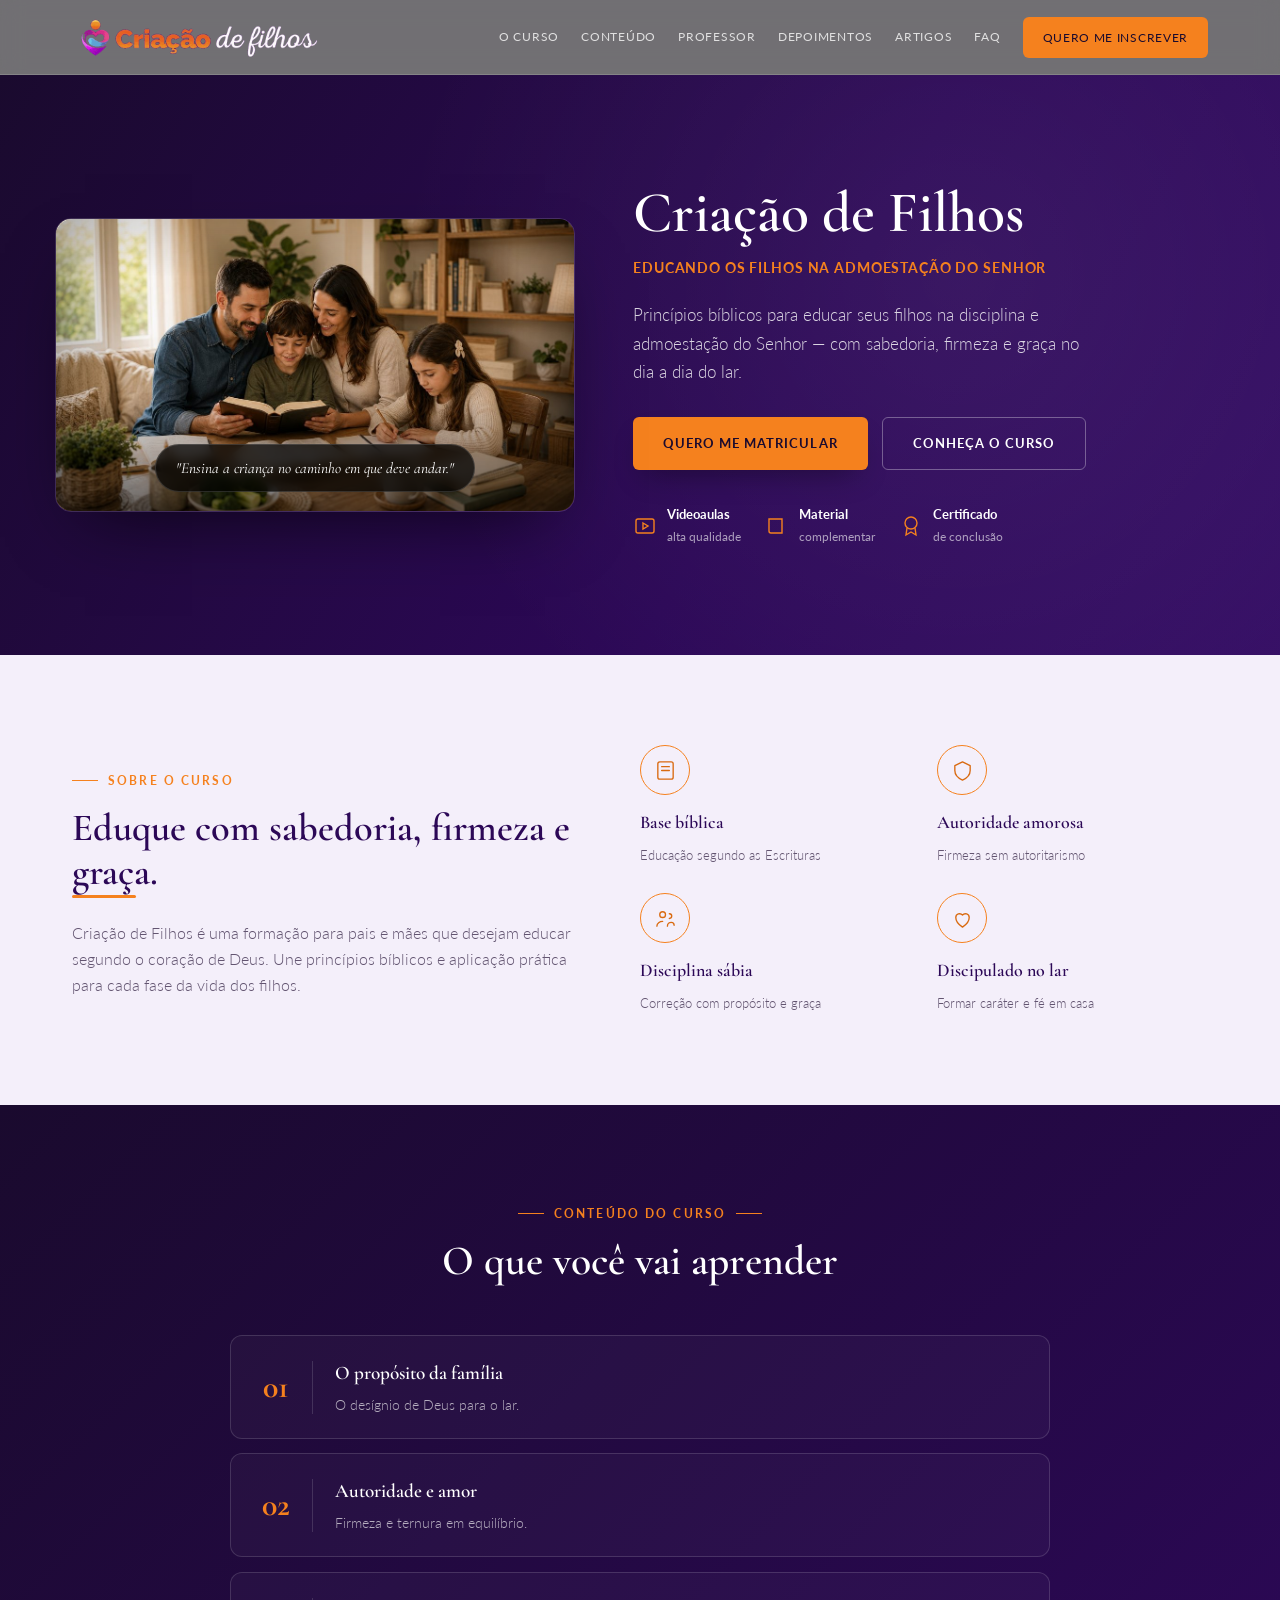
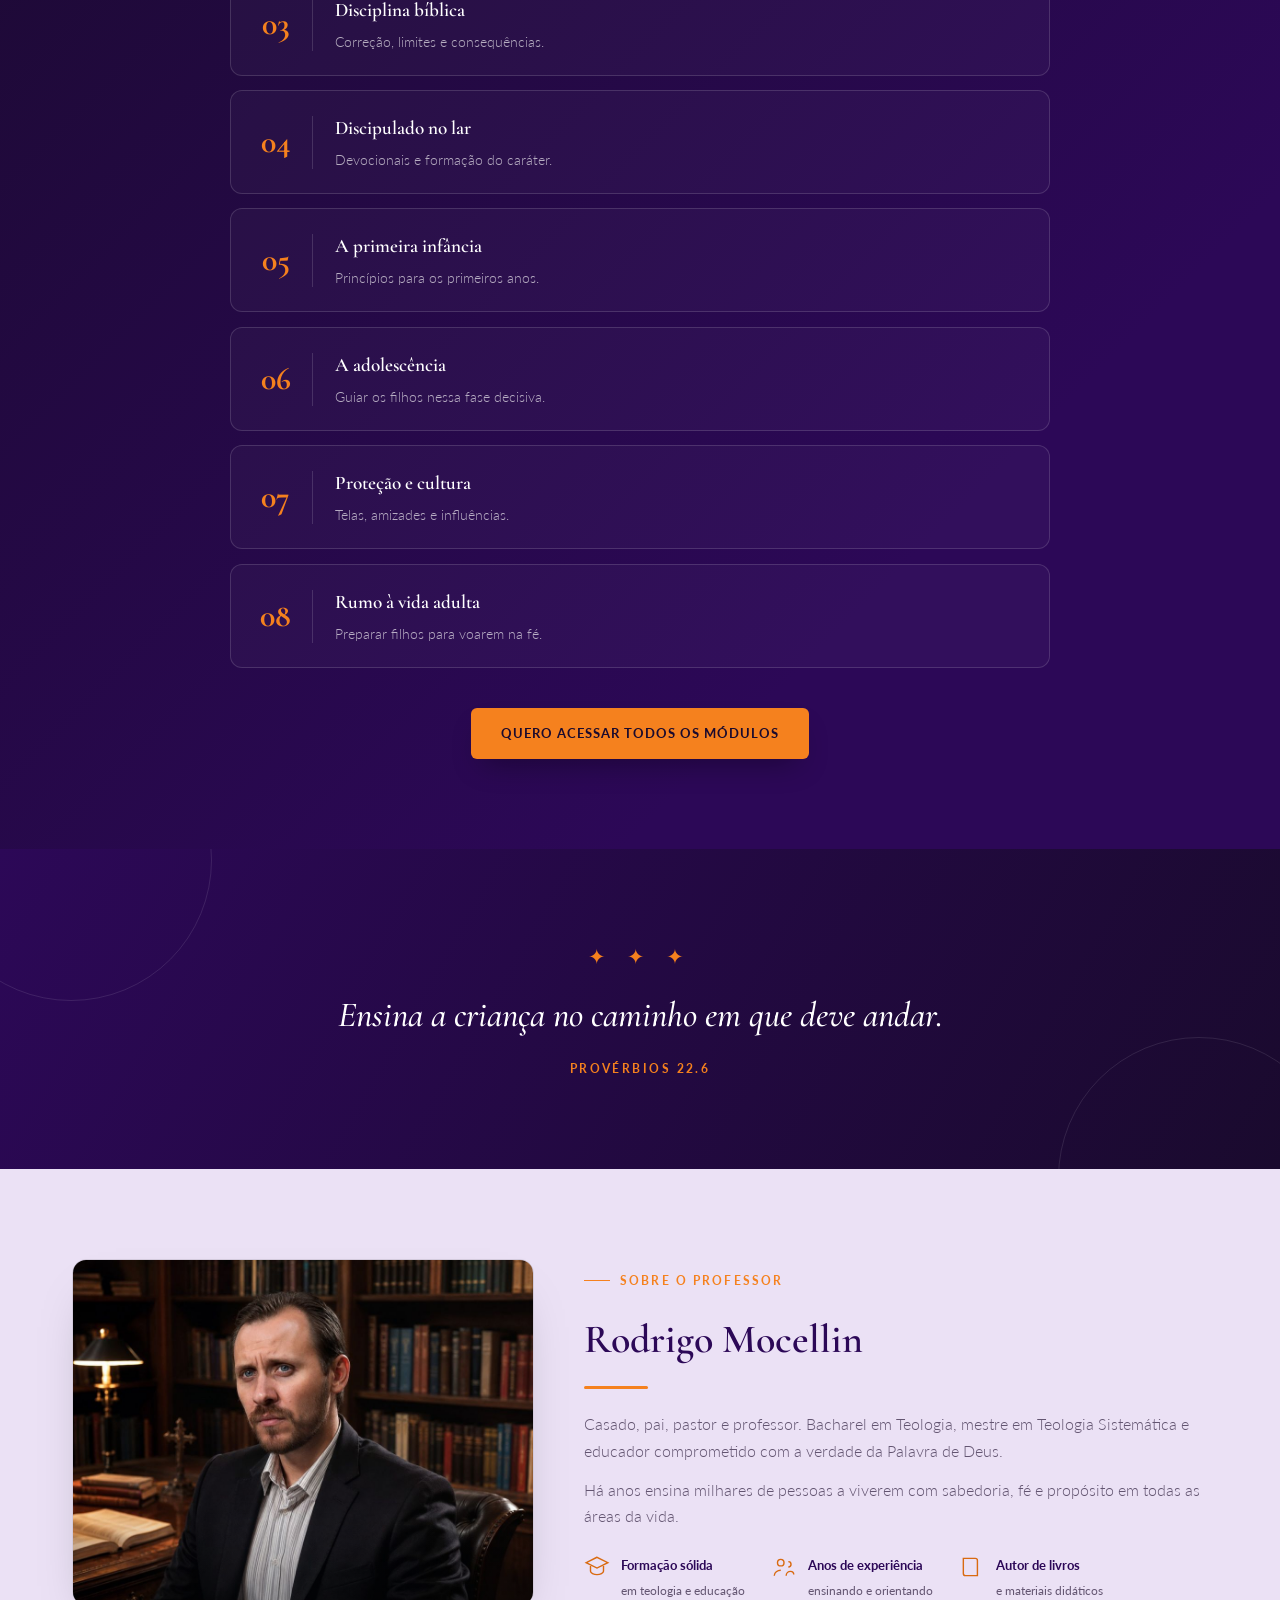
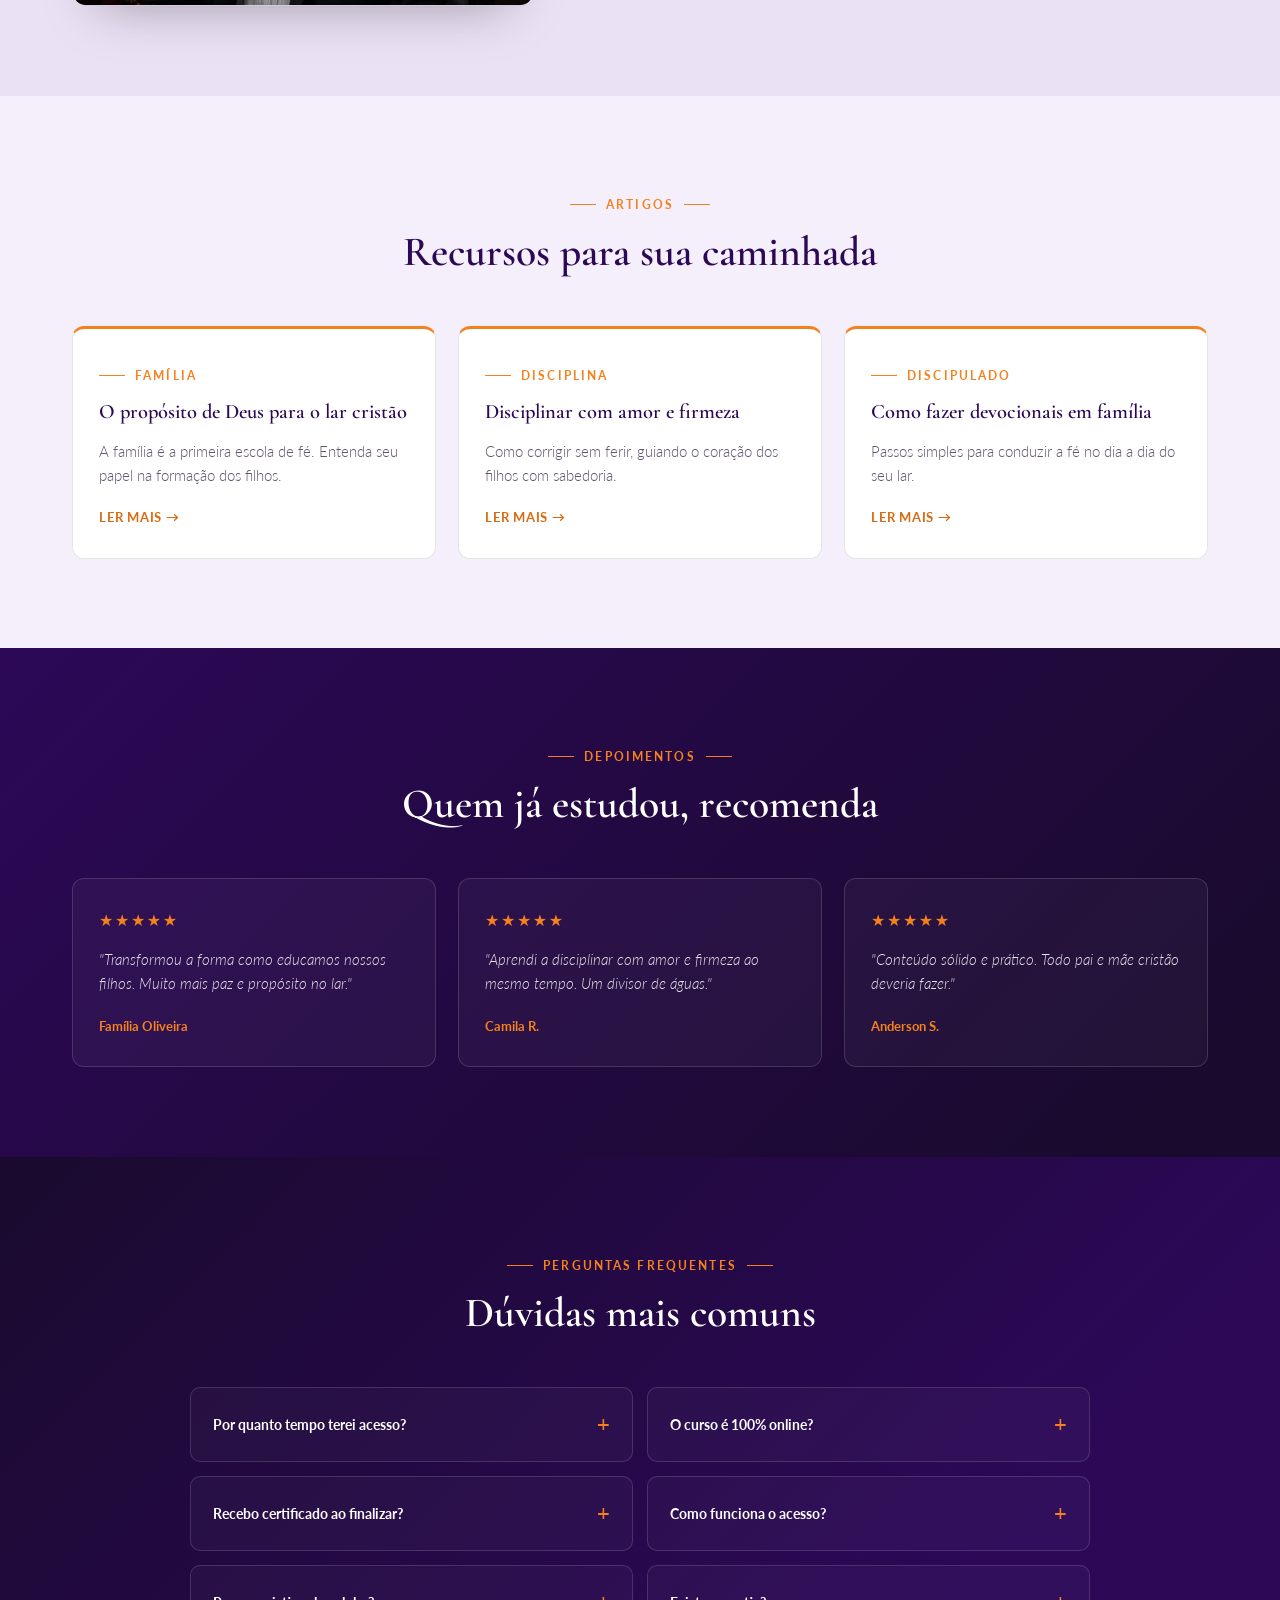
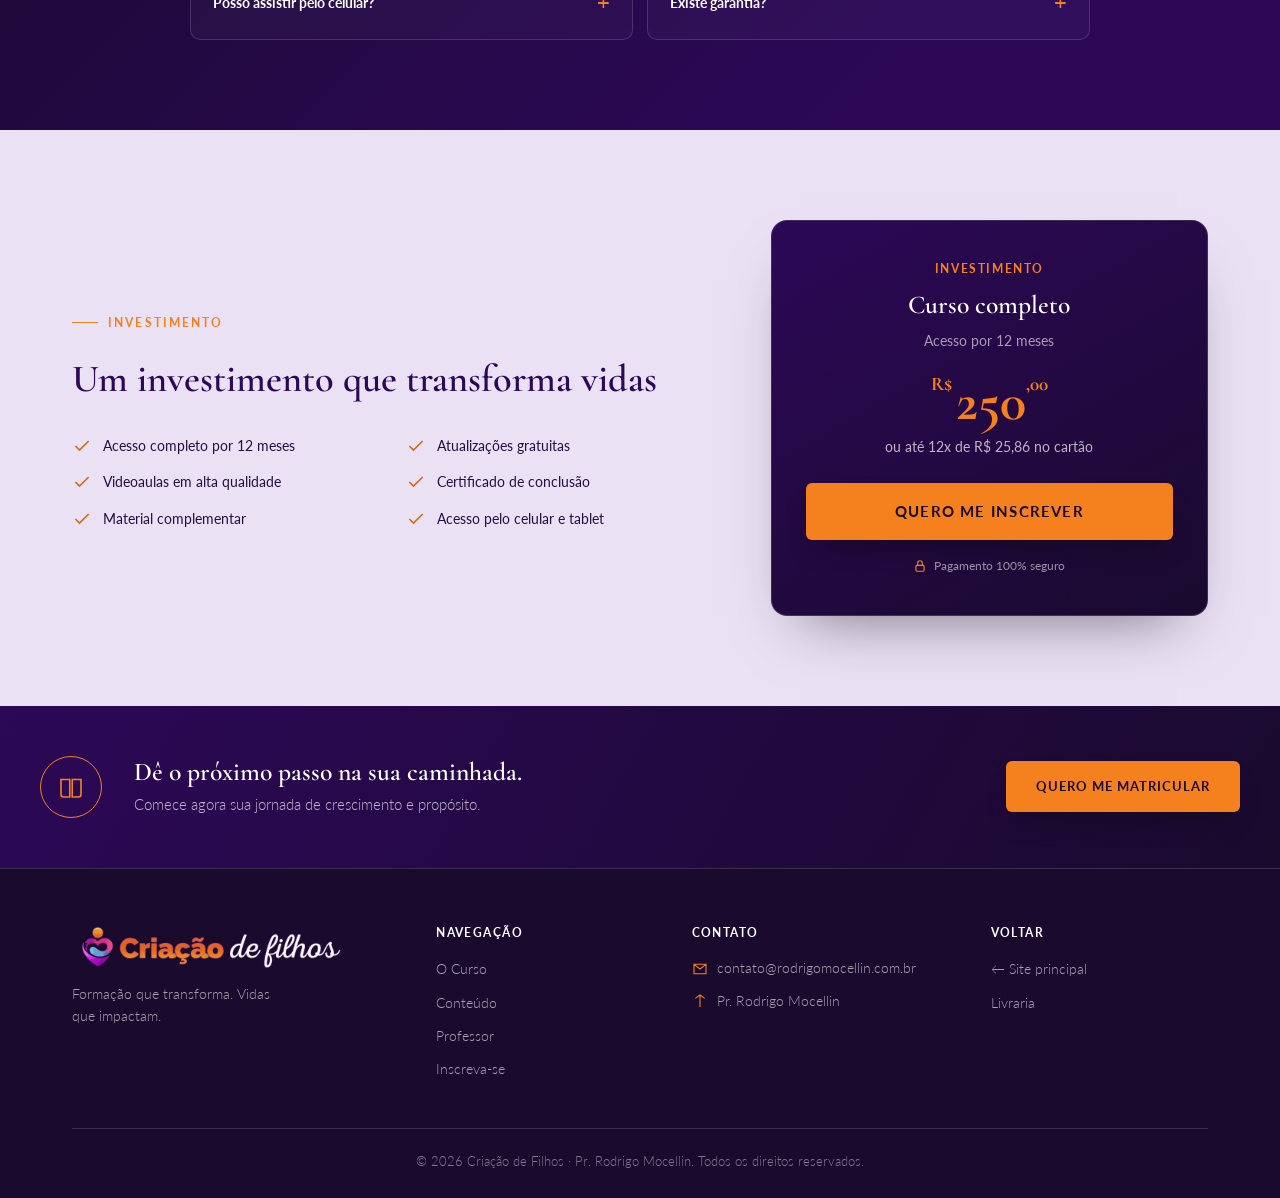
==== criacaodefilhos/index.html @ 6e7227db "Black Friday: links promocionais e destaque maior (faixa fixa, seção na home, contador, selos de des" ====
<!DOCTYPE html>
<html lang="pt-BR"><head><meta charset="UTF-8"><meta name="viewport" content="width=device-width, initial-scale=1.0">
<title>Criação de Filhos — Pr. Rodrigo Mocellin</title>
<meta name="description" content="Educando os filhos na admoestação do Senhor. Curso completo com o Pr. Rodrigo Mocellin.">
<link rel="preconnect" href="https://fonts.googleapis.com"><link rel="preconnect" href="https://fonts.gstatic.com" crossorigin>
<link href="https://fonts.googleapis.com/css2?family=Cormorant+Garamond:ital,wght@0,400;0,500;0,600;0,700;1,400;1,500&family=Lato:wght@300;400;700;900&display=swap" rel="stylesheet">
<style>
  :root{
    --bg:#1A0A2E;--bg-2:#2C0857;--bg-3:#3D1470;--acc2:#5A2A8F;
    --gold:#F5811E;--gold-2:#FF9A40;--gold-soft:#FFB369;--gold-deep:#D96A10;
    --cream:#F4EFFA;--cream-2:#EBE1F5;--paper:#FAF7FE;
    --ink:#241040;--muted:#635571;
    --line:rgba(255,255,255,.14);--line-l:rgba(0,0,0,.1);
    --display:'Cormorant Garamond',Georgia,serif;--body:'Lato',system-ui,sans-serif;
  }
  *{margin:0;padding:0;box-sizing:border-box}
  html{scroll-behavior:smooth;overflow-x:hidden;scroll-padding-top:76px}
  body{font-family:var(--body);color:var(--ink);background:var(--paper);line-height:1.65;-webkit-font-smoothing:antialiased;overflow-x:hidden}
  a{color:inherit;text-decoration:none}img{max-width:100%;display:block}
  .wrap{max-width:1200px;margin:0 auto;padding:0 32px}
  h1,h2,h3,h4{font-family:var(--display);font-weight:600}
  .btn{display:inline-flex;align-items:center;gap:9px;padding:15px 30px;border-radius:6px;font-weight:700;font-size:.8rem;letter-spacing:.08em;text-transform:uppercase;transition:transform .18s,box-shadow .18s,background .2s;cursor:pointer;border:0;font-family:var(--body)}
  .btn-gold{background:var(--gold);color:var(--bg);box-shadow:0 14px 30px -12px rgba(0,0,0,.4)}
  .btn-gold:hover{transform:translateY(-2px);background:var(--gold-2)}
  .btn-ghost{border:1.5px solid rgba(255,255,255,.32);color:#fff}
  .btn-ghost:hover{border-color:var(--gold);color:var(--gold)}
  .kick{display:inline-flex;align-items:center;gap:10px;font-size:.74rem;font-weight:700;letter-spacing:.18em;text-transform:uppercase;color:var(--gold);margin-bottom:16px;font-family:var(--body)}
  .kick::before{content:"";width:26px;height:1px;background:var(--gold)}
  .kick.ctr{justify-content:center}.kick.ctr::after{content:"";width:26px;height:1px;background:var(--gold)}
  .orn-line{width:64px;height:3px;background:var(--gold);border-radius:2px;margin:0 0 22px}
  header{position:sticky;top:0;z-index:80;background:rgba(0,0,0,.55);backdrop-filter:blur(12px);border-bottom:1px solid var(--line);transition:height .3s}
  .nav{display:flex;align-items:center;justify-content:space-between;height:74px;gap:22px}
  .logo-mark img{height:42px;width:auto}
  .nav-links{display:flex;gap:22px;align-items:center;margin-left:auto}
  .nav-links a{font-size:.78rem;letter-spacing:.06em;text-transform:uppercase;color:rgba(255,255,255,.78);font-weight:400;transition:color .2s;position:relative}
  .nav-links a::after{content:"";position:absolute;left:0;bottom:-6px;width:100%;height:1.5px;background:var(--gold);transform:scaleX(0);transform-origin:right;transition:transform .3s}
  .nav-links a:hover{color:var(--gold)}.nav-links a:hover::after{transform:scaleX(1);transform-origin:left}
  .nav-cta{background:var(--gold);color:var(--bg)!important;padding:11px 20px;border-radius:6px;font-size:.72rem!important;font-weight:700}
  .nav-cta::after{display:none}.nav-cta:hover{background:var(--gold-2)}
  .menu-btn{display:none;background:none;border:0;cursor:pointer;font-size:1.5rem;color:#fff}
  .mobile-menu{position:fixed;inset:0;z-index:90;background:rgba(0,0,0,.97);backdrop-filter:blur(8px);display:flex;flex-direction:column;padding:90px 32px 40px;transform:translateX(100%);transition:transform .35s cubic-bezier(.22,.61,.36,1);visibility:hidden}
  .mobile-menu.open{transform:translateX(0);visibility:visible}
  .mobile-menu a{color:#fff;font-family:var(--display);font-size:1.5rem;padding:15px 0;border-bottom:1px solid rgba(255,255,255,.1)}
  .mobile-menu a:hover{color:var(--gold)}
  .mm-close{position:absolute;top:22px;right:26px;background:none;border:0;color:#fff;font-size:2.2rem;cursor:pointer}
  .mm-cta{margin-top:22px;background:var(--gold);color:var(--bg)!important;text-align:center;border-radius:6px;border-bottom:0!important;font-weight:700;font-size:.95rem!important;text-transform:uppercase;padding:15px!important;font-family:var(--body)!important}
  .hero{position:relative;background:linear-gradient(120deg,var(--bg) 0%,var(--bg-2) 60%,var(--bg-3) 130%);color:#fff;overflow:hidden}
  .hero::before{content:"";position:absolute;inset:0;background:radial-gradient(circle at 75% 35%,rgba(255,255,255,.06),transparent 55%);pointer-events:none}
  .hero-grid{display:grid;gap:44px;align-items:center;padding:64px 0;position:relative;z-index:2;min-height:580px}
  .hero h1{font-weight:600;font-size:clamp(2.4rem,4.6vw,3.6rem);line-height:1.06;margin-bottom:12px}
  .hero .sub{font-size:.9rem;font-weight:700;letter-spacing:.06em;text-transform:uppercase;color:var(--gold);margin-bottom:22px}
  .hero p.lead{font-size:1.08rem;color:rgba(255,255,255,.82);max-width:46ch;margin-bottom:30px;font-weight:300}
  .hero-btns{display:flex;gap:14px;flex-wrap:wrap;margin-bottom:34px}
  .hero-feats{display:flex;gap:24px;flex-wrap:wrap}
  .hfeat{display:flex;align-items:center;gap:10px;font-size:.82rem}
  .hfeat svg{width:24px;height:24px;stroke:var(--gold);stroke-width:1.4;fill:none;flex:none}
  .hfeat b{display:block;color:#fff;font-weight:700;font-size:.82rem}.hfeat span{font-size:.72rem;color:rgba(255,255,255,.6)}
  .hero-ill{position:relative;justify-self:center;width:100%;max-width:520px}
  .hero-ill .ifrm{border-radius:16px;overflow:hidden;border:1px solid var(--line);box-shadow:0 30px 70px -30px rgba(0,0,0,.7)}
  .hero-ill .ifrm-soft{position:relative}
  .hero-ill .ifrm-soft::after{content:"";position:absolute;inset:0;background:linear-gradient(180deg,rgba(0,0,0,.12) 0%,transparent 20%,transparent 62%,rgba(0,0,0,.55) 100%),linear-gradient(90deg,rgba(0,0,0,.22) 0%,transparent 15%,transparent 85%,rgba(0,0,0,.22) 100%);pointer-events:none;border-radius:16px}
  .hero-ill .ifrm-soft img{filter:saturate(.98)}
  .hero-ill img{width:100%;display:block}
  .hero-ill .ibadge{position:absolute;bottom:20px;left:50%;transform:translateX(-50%);background:rgba(0,0,0,.72);border:1px solid var(--line);border-radius:100px;padding:9px 20px;backdrop-filter:blur(6px);white-space:nowrap}
  .hero-ill .ibadge span{font-family:var(--display);font-style:italic;color:#fff;font-size:.96rem}
  section{scroll-margin-top:80px}
  .blk{padding:90px 0}
  .blk-dark{background:linear-gradient(135deg,var(--bg),var(--bg-2) 75%);color:#fff;position:relative;overflow:hidden}
  .blk-alt{background:linear-gradient(135deg,var(--bg-2),var(--bg) 90%);color:#fff;position:relative;overflow:hidden}
  .blk-cream{background:var(--cream)}
  .blk-cream2{background:var(--cream-2)}
  .sec-head{max-width:56ch;margin:0 auto 50px}
  .sec-head.ctr{text-align:center}
  .sec-head h2{font-size:clamp(2rem,3.6vw,2.6rem);line-height:1.1;color:var(--bg-2)}
  .blk-dark .sec-head h2,.blk-alt .sec-head h2{color:#fff}
  .sec-head p{color:var(--muted);margin-top:12px;font-weight:300}
  .blk-dark .sec-head p,.blk-alt .sec-head p{color:rgba(255,255,255,.72)}
  .about-grid{display:grid;grid-template-columns:1fr 1.1fr;gap:52px;align-items:center}
  .about-l h2{font-size:clamp(1.8rem,3.2vw,2.4rem);color:var(--bg-2);line-height:1.15}
  .about-feats{display:grid;grid-template-columns:repeat(2,1fr);gap:26px}
  .afeat .ai{width:50px;height:50px;border:1.5px solid var(--gold);border-radius:50%;display:grid;place-items:center;margin-bottom:13px}
  .afeat .ai svg{width:23px;height:23px;stroke:var(--gold-deep);stroke-width:1.4;fill:none}
  .afeat b{font-family:var(--display);font-size:1.12rem;color:var(--bg-2);display:block;margin-bottom:3px;font-weight:600}
  .afeat span{font-size:.84rem;color:var(--muted);font-weight:300}
  /* módulos GRID (layout A) */
  .mods{display:grid;grid-template-columns:repeat(4,1fr);gap:18px}
  .mod{background:rgba(255,255,255,.03);border:1px solid var(--line);border-radius:12px;padding:26px 22px;text-align:center;transition:transform .2s,border-color .2s,background .2s}
  .mod:hover{transform:translateY(-5px);border-color:var(--gold);background:rgba(255,255,255,.05)}
  .mod .mnum{font-family:var(--display);font-size:.9rem;color:var(--gold);font-weight:700;letter-spacing:.1em;margin-bottom:12px}
  .mod .mi{width:48px;height:48px;margin:0 auto 12px;display:grid;place-items:center}
  .mod .mi svg{width:32px;height:32px;stroke:var(--gold);stroke-width:1.3;fill:none}
  .mod h4{font-size:1.1rem;color:#fff;margin-bottom:7px}
  .mod p{font-size:.79rem;color:rgba(255,255,255,.66);font-weight:300;line-height:1.5}
  /* módulos TIMELINE (layout B) */
  .mods-tl{max-width:820px;margin:0 auto;display:flex;flex-direction:column;gap:14px}
  .modtl{display:grid;grid-template-columns:auto 1fr;gap:22px;align-items:center;background:rgba(255,255,255,.03);border:1px solid var(--line);border-radius:12px;padding:22px 26px;transition:transform .2s,border-color .2s}
  .modtl:hover{transform:translateX(6px);border-color:var(--gold)}
  .modtl .tlnum{font-family:var(--display);font-size:2rem;font-weight:700;color:var(--gold);width:56px;text-align:center;flex:none;border-right:1px solid var(--line);padding-right:18px}
  .modtl h4{font-size:1.2rem;color:#fff;margin-bottom:4px}
  .modtl p{font-size:.86rem;color:rgba(255,255,255,.66);font-weight:300}
  .prof-grid{display:grid;grid-template-columns:.85fr 1.15fr;gap:50px;align-items:center}
  .prof-photo{border-radius:14px;overflow:hidden;border:1px solid var(--line-l);box-shadow:0 24px 50px -26px rgba(0,0,0,.35);position:relative}
  .prof-photo::after{content:"";position:absolute;inset:0;background:linear-gradient(180deg,transparent 70%,rgba(0,0,0,.3));pointer-events:none}
  .prof-photo img{width:100%;display:block}
  .prof-r h2{font-size:clamp(1.9rem,3.4vw,2.5rem);color:var(--bg-2);margin-bottom:14px}
  .prof-r p{color:var(--muted);margin-bottom:13px;font-weight:300}
  .prof-facts{display:flex;gap:26px;margin-top:24px;flex-wrap:wrap}
  .pfact{display:flex;align-items:flex-start;gap:11px}
  .pfact svg{width:26px;height:26px;stroke:var(--gold-deep);stroke-width:1.3;fill:none;flex:none}
  .pfact b{font-size:.84rem;color:var(--bg-2);font-weight:700;display:block}
  .pfact span{font-size:.74rem;color:var(--muted)}
  .depos{display:grid;grid-template-columns:repeat(3,1fr);gap:22px}
  .depo{background:#fff;border:1px solid var(--line-l);border-radius:12px;padding:28px 26px}
  .blk-dark .depo,.blk-alt .depo{background:rgba(255,255,255,.04);border-color:var(--line)}
  .depo .stars{color:var(--gold);font-size:1rem;letter-spacing:.1em;margin-bottom:14px}
  .depo p{font-size:.94rem;font-weight:300;line-height:1.6;margin-bottom:16px;font-style:italic}
  .blk-dark .depo p,.blk-alt .depo p{color:rgba(255,255,255,.88)}
  .depo cite{font-style:normal;font-size:.84rem;color:var(--muted);font-weight:700}
  .blk-dark .depo cite,.blk-alt .depo cite{color:var(--gold)}
  .verse-band{background:linear-gradient(120deg,var(--bg-2),var(--bg));color:#fff;text-align:center;position:relative;overflow:hidden}
  .verse-band::before,.verse-band::after{content:"";position:absolute;width:280px;height:280px;border-radius:50%;border:1px solid rgba(255,255,255,.1)}
  .verse-band::before{top:-130px;left:-70px}.verse-band::after{bottom:-150px;right:-60px}
  .verse-band .wrap{position:relative;max-width:820px}
  .verse-orn{color:var(--gold);font-size:1.3rem;letter-spacing:.4em;margin-bottom:18px}
  .verse-band blockquote{font-family:var(--display);font-style:italic;font-size:clamp(1.5rem,3vw,2.2rem);line-height:1.35;font-weight:500}
  .verse-band cite{display:block;margin-top:20px;font-style:normal;font-size:.76rem;letter-spacing:.2em;text-transform:uppercase;color:var(--gold);font-weight:700}
  .faq{max-width:900px;margin:0 auto;display:grid;grid-template-columns:1fr 1fr;gap:14px}
  .faq details{background:rgba(255,255,255,.03);border:1px solid var(--line);border-radius:10px;overflow:hidden;height:fit-content}
  .blk-cream .faq details,.blk-cream2 .faq details{background:#fff;border-color:var(--line-l)}
  .faq summary{padding:18px 22px;font-weight:700;color:#fff;cursor:pointer;list-style:none;display:flex;justify-content:space-between;align-items:center;font-size:.9rem;gap:12px}
  .blk-cream .faq summary,.blk-cream2 .faq summary{color:var(--bg-2)}
  .faq summary::-webkit-details-marker{display:none}
  .faq summary::after{content:"+";color:var(--gold);font-size:1.4rem;font-weight:400;flex:none}
  .faq details[open] summary::after{content:"−"}
  .faq p{padding:0 22px 20px;color:rgba(255,255,255,.7);font-size:.86rem;font-weight:300}
  .blk-cream .faq p,.blk-cream2 .faq p{color:var(--muted)}
  .invest-grid{display:grid;grid-template-columns:1.2fr .8fr;gap:44px;align-items:center}
  .invest-l h2{font-size:clamp(1.8rem,3.2vw,2.4rem);color:var(--bg-2);margin-bottom:22px}
  .invest-list{display:grid;grid-template-columns:1fr 1fr;gap:13px}
  .ilist{display:flex;align-items:center;gap:11px;font-size:.9rem;color:var(--ink)}
  .ilist svg{width:20px;height:20px;stroke:var(--gold-deep);stroke-width:2;fill:none;flex:none}
  .price-card{background:linear-gradient(150deg,var(--bg-2),var(--bg));border:1px solid var(--line);border-radius:16px;padding:38px 34px;text-align:center;color:#fff;box-shadow:0 30px 60px -30px rgba(0,0,0,.5)}
  .price-card .pk{font-size:.72rem;font-weight:700;letter-spacing:.14em;text-transform:uppercase;color:var(--gold);margin-bottom:6px}
  .price-card h3{font-size:1.6rem;margin-bottom:4px}
  .price-card .pacc{font-size:.86rem;color:rgba(255,255,255,.6);margin-bottom:22px}
  .price-now{font-family:var(--display);font-size:3.4rem;font-weight:700;color:var(--gold);line-height:1}
  .price-now small{font-size:1.2rem;vertical-align:top}
  .price-x{font-size:.9rem;color:rgba(255,255,255,.7);margin:6px 0 24px}
  .price-card .btn-gold{width:100%;justify-content:center;font-size:.95rem;padding:16px}
  .price-sec{margin-top:16px;font-size:.78rem;color:rgba(255,255,255,.55);display:flex;align-items:center;justify-content:center;gap:7px}
  .price-sec svg{width:14px;height:14px;stroke:var(--gold);stroke-width:2;fill:none}
  .cta-band{background:linear-gradient(120deg,var(--bg-2),var(--bg));color:#fff}
  .cta-inner{display:grid;grid-template-columns:auto 1fr auto;gap:32px;align-items:center;padding:50px 0}
  .cta-ico{width:62px;height:62px;border:1.5px solid var(--gold);border-radius:50%;display:grid;place-items:center;flex:none}
  .cta-ico svg{width:30px;height:30px;stroke:var(--gold);stroke-width:1.3;fill:none}
  .cta-inner h3{font-size:1.6rem;line-height:1.2;margin-bottom:4px}
  .cta-inner p{color:rgba(255,255,255,.7);font-weight:300;font-size:.92rem}
  footer{background:var(--bg);color:rgba(255,255,255,.62);padding:54px 0 26px;border-top:1px solid var(--line)}
  .foot-grid{display:grid;grid-template-columns:1.5fr 1fr 1.2fr 1fr;gap:38px;margin-bottom:38px}
  .foot-brand img{height:46px;margin-bottom:14px}
  .foot-brand p{font-size:.86rem;font-weight:300;max-width:26ch}
  .foot-col h5{color:#fff;font-size:.74rem;letter-spacing:.12em;text-transform:uppercase;margin-bottom:15px;font-weight:700}
  .foot-col a{display:block;font-size:.88rem;margin-bottom:10px;font-weight:300;transition:color .2s}
  .foot-col a:hover{color:var(--gold)}
  .foot-col .frow{font-size:.85rem;margin-bottom:10px;font-weight:300;display:flex;align-items:center;gap:9px}
  .foot-col .frow svg{width:16px;height:16px;stroke:var(--gold);stroke-width:1.6;fill:none;flex:none}
  .foot-bottom{border-top:1px solid var(--line);padding-top:22px;text-align:center;font-size:.8rem;color:rgba(255,255,255,.45);font-weight:300}
  .js-ready .rv{opacity:0;transform:translateY(28px);will-change:opacity,transform}
  .js-ready .rv.in{opacity:1;transform:none;transition:opacity .7s cubic-bezier(.22,.61,.36,1),transform .7s cubic-bezier(.22,.61,.36,1)}
  .rv{opacity:1}
  .js-ready .rv.d1{transition-delay:.08s}.js-ready .rv.d2{transition-delay:.16s}
  .js-ready .rv.d3{transition-delay:.24s}.js-ready .rv.d4{transition-delay:.32s}
  @media(prefers-reduced-motion:reduce){.js-ready .rv{opacity:1!important;transform:none!important}}
  @media(max-width:1000px){
    .mods{grid-template-columns:repeat(2,1fr)}
    .depos{grid-template-columns:1fr}
    .about-grid,.prof-grid,.invest-grid{grid-template-columns:1fr;gap:38px}
    .prof-photo{max-width:420px;margin:0 auto}
    .faq{grid-template-columns:1fr}
    .cta-inner{grid-template-columns:1fr;text-align:center;gap:20px;justify-items:center}
  }
  @media(max-width:820px){
    .hero-grid{grid-template-columns:1fr!important;text-align:center;padding:46px 0;min-height:0}
    .hero-ill{order:-1;max-width:420px;margin:0 auto}
    .hero .kick,.hero-btns,.hero-feats{justify-content:center}
    .hero p.lead{margin-left:auto;margin-right:auto}
    .nav-links{display:none}.menu-btn{display:block}
    .foot-grid{grid-template-columns:1fr 1fr}
    .modtl{grid-template-columns:auto 1fr;gap:16px;padding:18px 20px}
  }
  @media(max-width:560px){
    .wrap{padding:0 20px}.blk{padding:58px 0}
    .mods{grid-template-columns:1fr}.invest-list{grid-template-columns:1fr}.about-feats{grid-template-columns:1fr}
    .foot-grid{grid-template-columns:1fr;gap:28px}
    .hero h1{font-size:2.1rem}.sec-head h2{font-size:1.75rem}
    .nav{height:60px}.logo-mark img{height:34px}
    .modtl .tlnum{font-size:1.5rem;width:44px;padding-right:12px}
  }
</style><link rel="stylesheet" href="/black-friday.css">
<script src="/black-friday.js"></script>
</head>
<body>
<div class="bf-bar bf-only" role="region" aria-label="Black Friday"><div class="bf-bar-in"><span class="bf-bar-title">Black Friday</span><span class="bf-bar-txt">Todos os cursos por <strong>R$ 165</strong> · Sexualidade Cristã por <strong>R$ 100</strong></span><span class="bf-timer"><span class="bf-timer-l">Termina em</span><span class="bf-cd"><span><b data-u="d">00</b><i>dias</i></span><span><b data-u="h">00</b><i>horas</i></span><span><b data-u="m">00</b><i>min</i></span><span><b data-u="s">00</b><i>seg</i></span></span></span><a href="#inscrever" class="bf-bar-btn">Garantir desconto</a></div></div>
<header><div class="wrap nav"><a href="#home" class="logo-mark"><img src="[data-uri]" alt="Criação de Filhos"></a><nav class="nav-links">
      <a href="#curso">O Curso</a><a href="#conteudo">Conteúdo</a><a href="#professor">Professor</a>
      <a href="#depoimentos">Depoimentos</a><a href="#artigos">Artigos</a><a href="#faq">FAQ</a>
      <a href="#inscrever" class="nav-cta">Quero me inscrever</a></nav><button class="menu-btn" aria-label="Menu">&#9776;</button></div></header>
<div class="mobile-menu" id="mobileMenu"><button class="mm-close" id="mmClose" aria-label="Fechar">&times;</button>
      <a href="#curso" class="mm-link">O Curso</a><a href="#conteudo" class="mm-link">Conteúdo</a><a href="#professor" class="mm-link">Professor</a>
      <a href="#depoimentos" class="mm-link">Depoimentos</a><a href="#artigos" class="mm-link">Artigos</a><a href="#faq" class="mm-link">FAQ</a>
      <a href="#inscrever" class="mm-link mm-cta">Quero me inscrever</a></div>
<section class="hero" id="home"><div class="wrap hero-grid" style="grid-template-columns:.95fr 1.05fr"><div class="hero-ill"><div class="ifrm ifrm-soft"><img src="[data-uri]" alt="Criação de Filhos"></div><div class="ibadge"><span>"Ensina a criança no caminho em que deve andar."</span></div></div><div class="hero-copy">
      <h1>Criação de Filhos</h1><div class="sub">Educando os filhos na admoestação do Senhor</div>
      <p class="lead">Princípios bíblicos para educar seus filhos na disciplina e admoestação do Senhor — com sabedoria, firmeza e graça no dia a dia do lar.</p>
      <div class="hero-btns"><a href="#inscrever" class="btn btn-gold">Quero me matricular</a><a href="#curso" class="btn btn-ghost">Conheça o curso</a></div>
      <div class="hero-feats">
        <div class="hfeat"><svg viewBox="0 0 24 24" fill="none"><rect x="3" y="5" width="18" height="14" rx="2"/><path d="M10 9l5 3-5 3V9z"/></svg><div><b>Videoaulas</b><span>alta qualidade</span></div></div>
        <div class="hfeat"><svg viewBox="0 0 24 24" fill="none"><path d="M4 5h13v14H6a2 2 0 0 1-2-2V5z"/></svg><div><b>Material</b><span>complementar</span></div></div>
        <div class="hfeat"><svg viewBox="0 0 24 24" fill="none"><circle cx="12" cy="9" r="6"/><path d="M8 14l-1 7 5-3 5 3-1-7"/></svg><div><b>Certificado</b><span>de conclusão</span></div></div>
      </div>
    </div></div></section>
<section class="bf-strip bf-only" aria-label="Black Friday"><div class="bf-strip-in"><span class="bf-strip-t">Black Friday</span><span class="bf-strip-p">De <s>R$ 250,00</s> por <strong>R$ 165,00</strong><em>-34%</em></span><span class="bf-timer"><span class="bf-timer-l">Termina em</span><span class="bf-cd"><span><b data-u="d">00</b><i>dias</i></span><span><b data-u="h">00</b><i>horas</i></span><span><b data-u="m">00</b><i>min</i></span><span><b data-u="s">00</b><i>seg</i></span></span></span><a href="#inscrever" class="bf-cta">Garantir meu desconto</a></div></section>
<section class="blk blk-cream" id="curso"><div class="wrap about-grid">
      <div class="about-l rv"><span class="kick">Sobre o curso</span><h2>Eduque com sabedoria, firmeza e graça.</h2><div class="orn-line"></div>
      <p style="color:var(--muted);font-weight:300">Criação de Filhos é uma formação para pais e mães que desejam educar segundo o coração de Deus. Une princípios bíblicos e aplicação prática para cada fase da vida dos filhos.</p></div>
      <div class="about-feats"><div class="afeat rv d1"><div class="ai"><svg viewBox="0 0 24 24" fill="none" stroke-linecap="round" stroke-linejoin="round"><path d="M4 5a2 2 0 0 1 2-2h12a2 2 0 0 1 2 2v14a2 2 0 0 1-2 2H6a2 2 0 0 1-2-2V5zM8 8h8M8 12h8"/></svg></div><b>Base bíblica</b><span>Educação segundo as Escrituras</span></div><div class="afeat rv d2"><div class="ai"><svg viewBox="0 0 24 24" fill="none" stroke-linecap="round" stroke-linejoin="round"><path d="M12 3l8 4v5c0 5-3.5 8-8 10-4.5-2-8-5-8-10V7l8-4z"/></svg></div><b>Autoridade amorosa</b><span>Firmeza sem autoritarismo</span></div><div class="afeat rv d3"><div class="ai"><svg viewBox="0 0 24 24" fill="none" stroke-linecap="round" stroke-linejoin="round"><path d="M9 11a3 3 0 1 0 0-6 3 3 0 0 0 0 6zM3 20c0-3 3-5 6-5M16 12a2.5 2.5 0 1 0 0-5M14 20c0-2.5 2-4 4-4s3 1 3 3"/></svg></div><b>Disciplina sábia</b><span>Correção com propósito e graça</span></div><div class="afeat rv d4"><div class="ai"><svg viewBox="0 0 24 24" fill="none" stroke-linecap="round" stroke-linejoin="round"><path d="M12 21s-7-4.5-7-10a4 4 0 0 1 7-2.6A4 4 0 0 1 19 11c0 5.5-7 10-7 10z"/></svg></div><b>Discipulado no lar</b><span>Formar caráter e fé em casa</span></div></div></div></section><section class="blk blk-dark" id="conteudo">
      <div class="wrap"><div class="sec-head ctr rv"><span class="kick ctr">Conteúdo do curso</span><h2>O que você vai aprender</h2></div>
      <div class="mods-tl"><div class="modtl rv"><div class="tlnum">01</div><div><h4>O propósito da família</h4><p>O desígnio de Deus para o lar.</p></div></div><div class="modtl rv"><div class="tlnum">02</div><div><h4>Autoridade e amor</h4><p>Firmeza e ternura em equilíbrio.</p></div></div><div class="modtl rv"><div class="tlnum">03</div><div><h4>Disciplina bíblica</h4><p>Correção, limites e consequências.</p></div></div><div class="modtl rv"><div class="tlnum">04</div><div><h4>Discipulado no lar</h4><p>Devocionais e formação do caráter.</p></div></div><div class="modtl rv"><div class="tlnum">05</div><div><h4>A primeira infância</h4><p>Princípios para os primeiros anos.</p></div></div><div class="modtl rv"><div class="tlnum">06</div><div><h4>A adolescência</h4><p>Guiar os filhos nessa fase decisiva.</p></div></div><div class="modtl rv"><div class="tlnum">07</div><div><h4>Proteção e cultura</h4><p>Telas, amizades e influências.</p></div></div><div class="modtl rv"><div class="tlnum">08</div><div><h4>Rumo à vida adulta</h4><p>Preparar filhos para voarem na fé.</p></div></div></div>
      <div style="text-align:center;margin-top:40px" class="rv"><a href="#inscrever" class="btn btn-gold">Quero acessar todos os módulos</a></div></div></section><section class="blk verse-band"><div class="wrap"><div class="verse-orn rv">&#10022; &#10022; &#10022;</div>
      <blockquote class="rv d1">Ensina a criança no caminho em que deve andar.</blockquote><cite class="rv d2">Provérbios 22.6</cite></div></section><section class="blk blk-cream2" id="professor"><div class="wrap prof-grid">
      <div class="prof-photo rv"><img src="[data-uri]" alt="Rodrigo Mocellin"></div>
      <div class="prof-r rv d1"><span class="kick">Sobre o professor</span><h2>Rodrigo Mocellin</h2><div class="orn-line"></div>
      <p>Casado, pai, pastor e professor. Bacharel em Teologia, mestre em Teologia Sistemática e educador comprometido com a verdade da Palavra de Deus.</p>
      <p>Há anos ensina milhares de pessoas a viverem com sabedoria, fé e propósito em todas as áreas da vida.</p>
      <div class="prof-facts">
        <div class="pfact"><svg viewBox="0 0 24 24" fill="none"><path d="M12 3L2 8l10 5 10-5-10-5zM6 11v5c0 1.5 3 3 6 3s6-1.5 6-3v-5"/></svg><div><b>Formação sólida</b><span>em teologia e educação</span></div></div>
        <div class="pfact"><svg viewBox="0 0 24 24" fill="none"><path d="M9 11a3 3 0 1 0 0-6 3 3 0 0 0 0 6zM3 20c0-3 3-5 6-5M16 12a2.5 2.5 0 1 0 0-5M14 20c0-2.5 2-4 4-4s3 1 3 3"/></svg><div><b>Anos de experiência</b><span>ensinando e orientando</span></div></div>
        <div class="pfact"><svg viewBox="0 0 24 24" fill="none"><path d="M4 4h11a2 2 0 0 1 2 2v14H6a2 2 0 0 1-2-2V4z"/></svg><div><b>Autor de livros</b><span>e materiais didáticos</span></div></div>
      </div></div></div></section><section class="blk blk-cream" id="artigos"><div class="wrap"><div class="sec-head ctr rv"><span class="kick ctr">Artigos</span><h2>Recursos para sua caminhada</h2></div>
      <div class="depos"><div class="depo rv d1" style="border-top:3px solid var(--gold)"><div class="kick" style="margin-bottom:10px">Família</div><h4 style="font-size:1.28rem;color:var(--bg-2);margin-bottom:10px">O propósito de Deus para o lar cristão</h4><p style="font-style:normal;color:var(--muted)">A família é a primeira escola de fé. Entenda seu papel na formação dos filhos.</p><a href="#" style="color:var(--gold-deep);font-weight:700;font-size:.8rem;text-transform:uppercase;letter-spacing:.06em">Ler mais →</a></div><div class="depo rv d2" style="border-top:3px solid var(--gold)"><div class="kick" style="margin-bottom:10px">Disciplina</div><h4 style="font-size:1.28rem;color:var(--bg-2);margin-bottom:10px">Disciplinar com amor e firmeza</h4><p style="font-style:normal;color:var(--muted)">Como corrigir sem ferir, guiando o coração dos filhos com sabedoria.</p><a href="#" style="color:var(--gold-deep);font-weight:700;font-size:.8rem;text-transform:uppercase;letter-spacing:.06em">Ler mais →</a></div><div class="depo rv d3" style="border-top:3px solid var(--gold)"><div class="kick" style="margin-bottom:10px">Discipulado</div><h4 style="font-size:1.28rem;color:var(--bg-2);margin-bottom:10px">Como fazer devocionais em família</h4><p style="font-style:normal;color:var(--muted)">Passos simples para conduzir a fé no dia a dia do seu lar.</p><a href="#" style="color:var(--gold-deep);font-weight:700;font-size:.8rem;text-transform:uppercase;letter-spacing:.06em">Ler mais →</a></div></div></div></section><section class="blk blk-alt" id="depoimentos"><div class="wrap"><div class="sec-head ctr rv"><span class="kick ctr">Depoimentos</span><h2>Quem já estudou, recomenda</h2></div>
      <div class="depos"><div class="depo rv d1"><div class="stars">&#9733;&#9733;&#9733;&#9733;&#9733;</div><p>"Transformou a forma como educamos nossos filhos. Muito mais paz e propósito no lar."</p><cite>Família Oliveira</cite></div><div class="depo rv d2"><div class="stars">&#9733;&#9733;&#9733;&#9733;&#9733;</div><p>"Aprendi a disciplinar com amor e firmeza ao mesmo tempo. Um divisor de águas."</p><cite>Camila R.</cite></div><div class="depo rv d3"><div class="stars">&#9733;&#9733;&#9733;&#9733;&#9733;</div><p>"Conteúdo sólido e prático. Todo pai e mãe cristão deveria fazer."</p><cite>Anderson S.</cite></div></div></div></section><section class="blk blk-dark" id="faq"><div class="wrap"><div class="sec-head ctr rv"><span class="kick ctr">Perguntas frequentes</span><h2>Dúvidas mais comuns</h2></div>
      <div class="faq rv"><details><summary>Por quanto tempo terei acesso?</summary><p>Você terá acesso ao conteúdo por 12 meses, podendo assistir quando e quantas vezes quiser.</p></details><details><summary>O curso é 100% online?</summary><p>Sim. Todo o conteúdo é em vídeo, acessível de qualquer lugar, no seu ritmo.</p></details><details><summary>Recebo certificado ao finalizar?</summary><p>Sim. Ao concluir todos os módulos você recebe um certificado de conclusão.</p></details><details><summary>Como funciona o acesso?</summary><p>Após a confirmação do pagamento, você recebe por e-mail os dados de acesso à área do aluno.</p></details><details><summary>Posso assistir pelo celular?</summary><p>Sim. A plataforma funciona em celular, tablet e computador.</p></details><details><summary>Existe garantia?</summary><p>Sim. Você tem 7 dias de garantia. Se não for para você, devolvemos 100% do valor.</p></details></div></div></section><section class="blk blk-cream2" id="inscrever"><div class="wrap invest-grid">
      <div class="invest-l rv"><span class="kick">Investimento</span><h2>Um investimento que transforma vidas</h2>
      <div class="invest-list">
        <div class="ilist"><svg viewBox="0 0 24 24" fill="none"><path d="M20 6L9 17l-5-5"/></svg> Acesso completo por 12 meses</div>
        <div class="ilist"><svg viewBox="0 0 24 24" fill="none"><path d="M20 6L9 17l-5-5"/></svg> Atualizações gratuitas</div>
        <div class="ilist"><svg viewBox="0 0 24 24" fill="none"><path d="M20 6L9 17l-5-5"/></svg> Videoaulas em alta qualidade</div>
        <div class="ilist"><svg viewBox="0 0 24 24" fill="none"><path d="M20 6L9 17l-5-5"/></svg> Certificado de conclusão</div>
        <div class="ilist"><svg viewBox="0 0 24 24" fill="none"><path d="M20 6L9 17l-5-5"/></svg> Material complementar</div>
        <div class="ilist"><svg viewBox="0 0 24 24" fill="none"><path d="M20 6L9 17l-5-5"/></svg> Acesso pelo celular e tablet</div>
      </div></div>
      <div class="price-card rv d1"><div class="pk">Investimento</div><h3>Curso completo</h3><div class="pacc">Acesso por 12 meses</div>
      <div class="bf-only"><span class="bf-tag">Black Friday · 34% OFF</span><div class="bf-de">De <s>R$ 250,00</s> por</div></div><div class="price-now bf-off"><small>R$ </small>250<small>,00</small></div><div class="price-x bf-off">ou até 12x de R$ 25,86 no cartão</div><div class="price-now bf-only"><small>R$ </small>165<small>,00</small></div><div class="price-x bf-only">ou até 12x de R$ 17,07 no cartão</div>
      <a data-bf-link="criacaodefilhos" href="https://sun.eduzz.com/1534500" target="_blank" rel="noopener" class="btn btn-gold">Quero me inscrever</a>
      <div class="price-sec"><svg viewBox="0 0 24 24" fill="none"><rect x="5" y="11" width="14" height="10" rx="2"/><path d="M8 11V7a4 4 0 0 1 8 0v4"/></svg> Pagamento 100% seguro</div></div></div></section>
<section class="cta-band"><div class="wrap cta-inner"><div class="cta-ico"><svg viewBox="0 0 24 24" fill="none"><path d="M4 6h7v14H6a2 2 0 0 1-2-2V6zM20 6h-7v14h5a2 2 0 0 0 2-2V6z"/></svg></div>
<div><h3>Dê o próximo passo na sua caminhada.</h3><p>Comece agora sua jornada de crescimento e propósito.</p></div>
<a href="#inscrever" class="btn btn-gold">Quero me matricular</a></div></section>
<footer><div class="wrap"><div class="foot-grid">
      <div class="foot-brand"><img src="[data-uri]" alt="Criação de Filhos"><p>Formação que transforma. Vidas que impactam.</p></div>
      <div class="foot-col"><h5>Navegação</h5><a href="#curso">O Curso</a><a href="#conteudo">Conteúdo</a><a href="#professor">Professor</a><a href="#inscrever">Inscreva-se</a></div>
      <div class="foot-col"><h5>Contato</h5><div class="frow"><svg viewBox="0 0 24 24" fill="none"><path d="M3 5h18v14H3zM3 5l9 7 9-7"/></svg> contato@rodrigomocellin.com.br</div><div class="frow"><svg viewBox="0 0 24 24" fill="none"><path d="M12 3v18M5 8l7-5 7 5"/></svg> Pr. Rodrigo Mocellin</div></div>
      <div class="foot-col"><h5>Voltar</h5><a href="/">← Site principal</a><a href="https://livrariadorodrigo.com.br" target="_blank" rel="noopener">Livraria</a></div></div>
      <div class="foot-bottom">© 2026 Criação de Filhos · Pr. Rodrigo Mocellin. Todos os direitos reservados.</div></div></footer>
<script>(function(){var reduce=window.matchMedia('(prefers-reduced-motion: reduce)').matches;
var mb=document.querySelector('.menu-btn'),mm=document.getElementById('mobileMenu'),mc=document.getElementById('mmClose');
function o(){mm.classList.add('open');document.body.style.overflow='hidden';}function c(){mm.classList.remove('open');document.body.style.overflow='';}
if(mb)mb.addEventListener('click',o);if(mc)mc.addEventListener('click',c);
if(mm)mm.querySelectorAll('.mm-link').forEach(function(a){a.addEventListener('click',c);});
var rvs=document.querySelectorAll('.rv');function showAll(){rvs.forEach(function(e){e.classList.add('in');});}
if(reduce||!('IntersectionObserver' in window)){showAll();}else{document.documentElement.classList.add('js-ready');
var io=new IntersectionObserver(function(en){en.forEach(function(e){if(e.isIntersecting){e.target.classList.add('in');io.unobserve(e.target);}});},{threshold:0,rootMargin:'0px 0px 12% 0px'});
rvs.forEach(function(e){io.observe(e);});
requestAnimationFrame(function(){rvs.forEach(function(e){var r=e.getBoundingClientRect();if(r.top<window.innerHeight*1.15&&r.bottom>0)e.classList.add('in');});});
setTimeout(showAll,2500);}
var h=document.querySelector('header');window.addEventListener('scroll',function(){if(window.scrollY>40)h.style.height='62px';else h.style.height='';},{passive:true});})();</script>
</body></html>
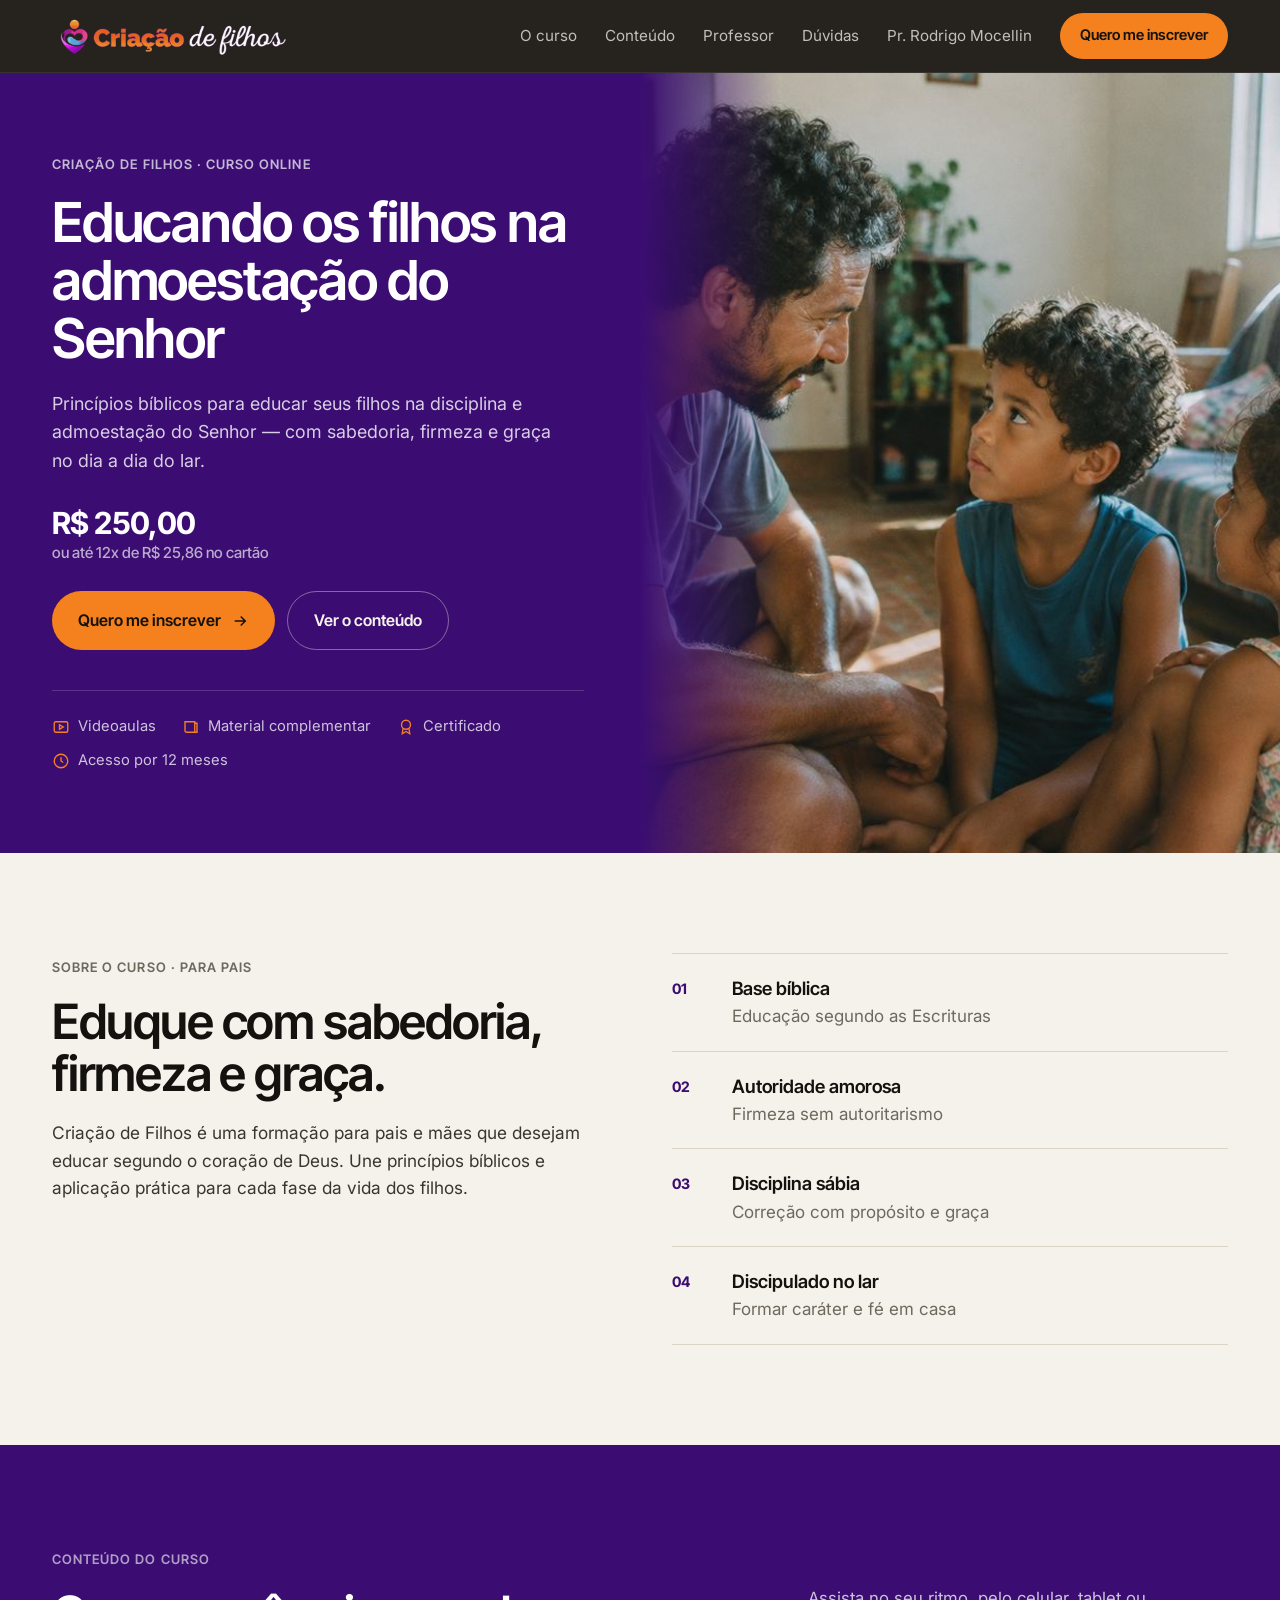
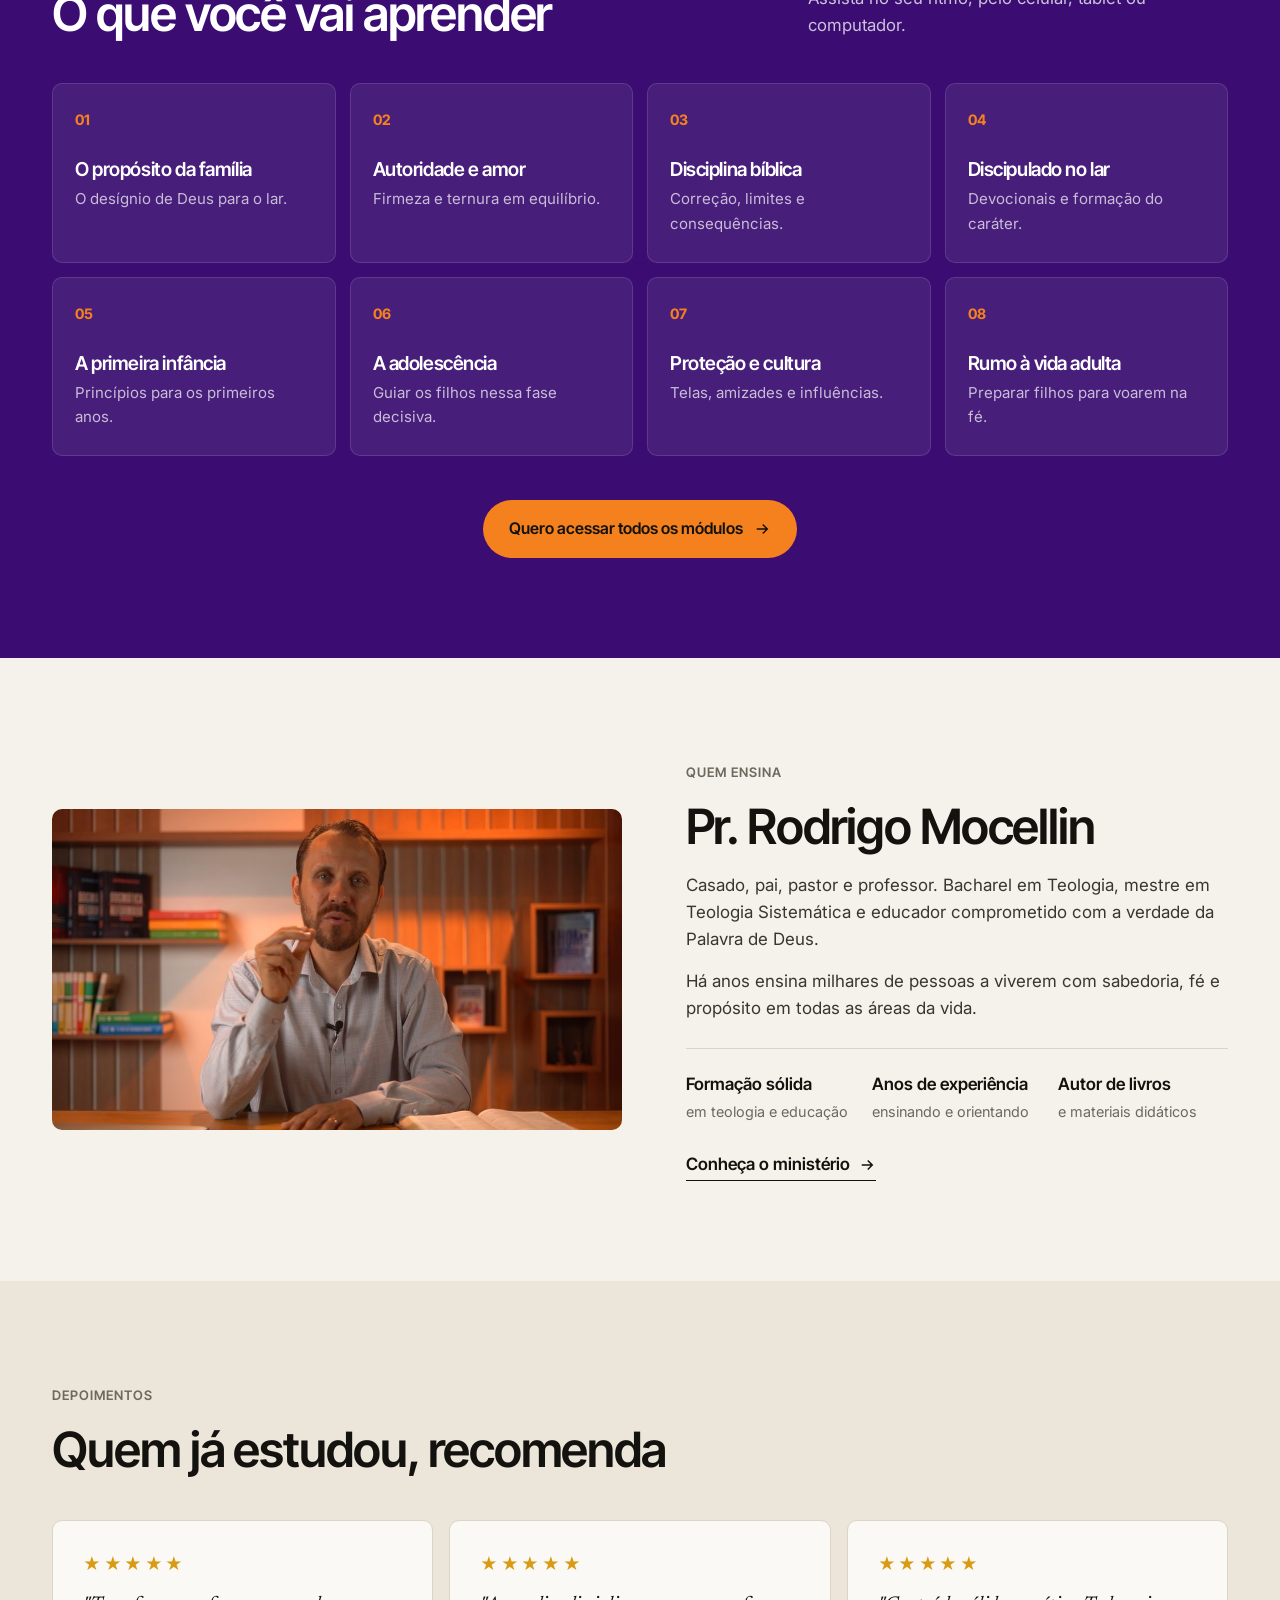
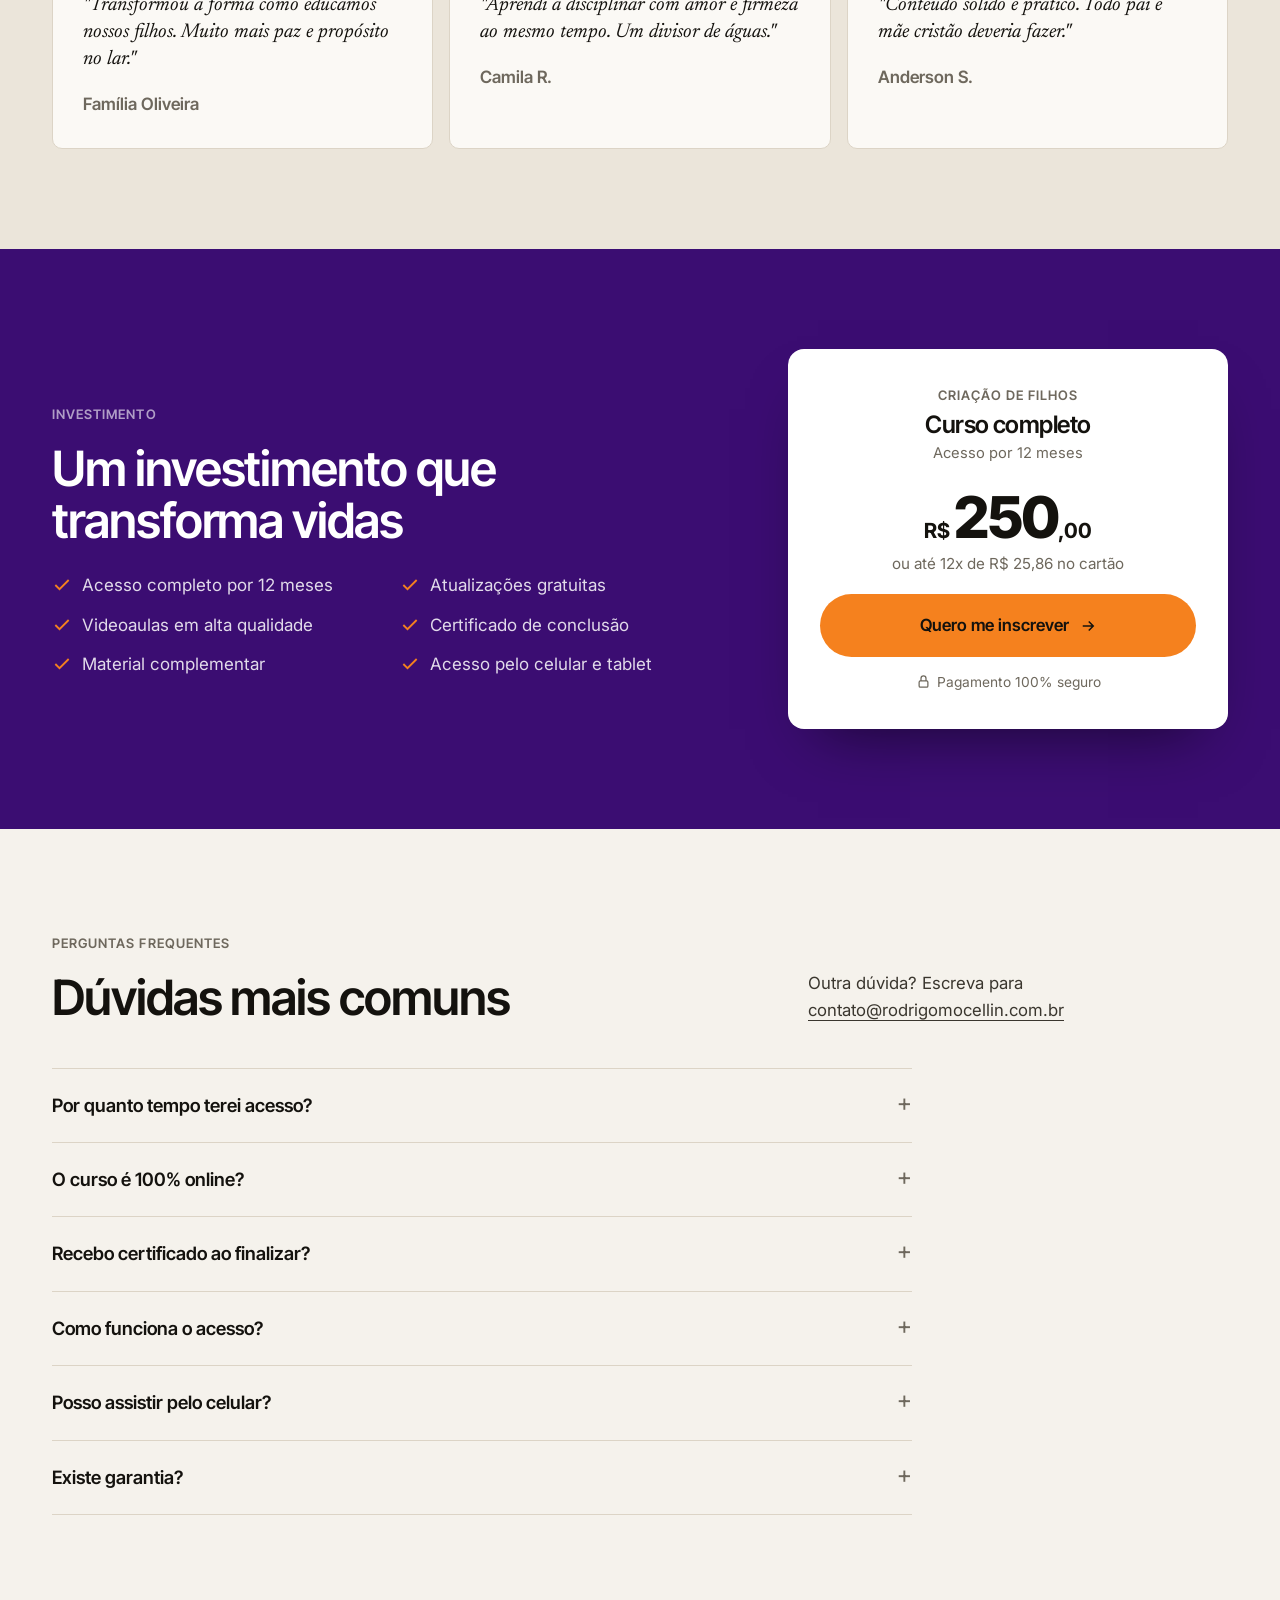
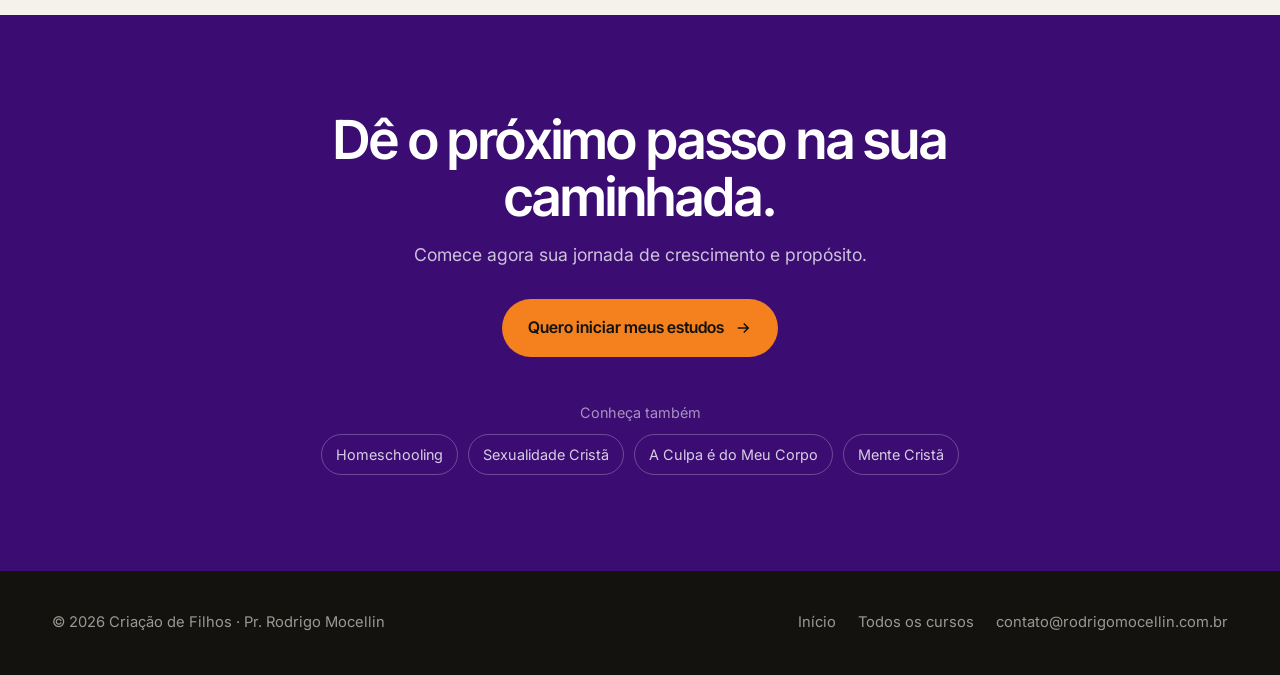
==== commit 9d549738: "Páginas de curso no novo estilo (geradas a partir do conteúdo original), limpeza da prévia e do CSS " ====
--- a/criacaodefilhos/index.html
+++ b/criacaodefilhos/index.html
@@ -1,277 +1,172 @@
 <!DOCTYPE html>
-<html lang="pt-BR"><head><meta charset="UTF-8"><meta name="viewport" content="width=device-width, initial-scale=1.0">
+<html lang="pt-BR">
+<head>
+<meta charset="UTF-8">
+<meta name="viewport" content="width=device-width, initial-scale=1.0">
 <title>Criação de Filhos — Pr. Rodrigo Mocellin</title>
 <meta name="description" content="Educando os filhos na admoestação do Senhor. Curso completo com o Pr. Rodrigo Mocellin.">
-<link rel="preconnect" href="https://fonts.googleapis.com"><link rel="preconnect" href="https://fonts.gstatic.com" crossorigin>
-<link href="https://fonts.googleapis.com/css2?family=Cormorant+Garamond:ital,wght@0,400;0,500;0,600;0,700;1,400;1,500&family=Lato:wght@300;400;700;900&display=swap" rel="stylesheet">
-<style>
-  :root{
-    --bg:#1A0A2E;--bg-2:#2C0857;--bg-3:#3D1470;--acc2:#5A2A8F;
-    --gold:#F5811E;--gold-2:#FF9A40;--gold-soft:#FFB369;--gold-deep:#D96A10;
-    --cream:#F4EFFA;--cream-2:#EBE1F5;--paper:#FAF7FE;
-    --ink:#241040;--muted:#635571;
-    --line:rgba(255,255,255,.14);--line-l:rgba(0,0,0,.1);
-    --display:'Cormorant Garamond',Georgia,serif;--body:'Lato',system-ui,sans-serif;
-  }
-  *{margin:0;padding:0;box-sizing:border-box}
-  html{scroll-behavior:smooth;overflow-x:hidden;scroll-padding-top:76px}
-  body{font-family:var(--body);color:var(--ink);background:var(--paper);line-height:1.65;-webkit-font-smoothing:antialiased;overflow-x:hidden}
-  a{color:inherit;text-decoration:none}img{max-width:100%;display:block}
-  .wrap{max-width:1200px;margin:0 auto;padding:0 32px}
-  h1,h2,h3,h4{font-family:var(--display);font-weight:600}
-  .btn{display:inline-flex;align-items:center;gap:9px;padding:15px 30px;border-radius:6px;font-weight:700;font-size:.8rem;letter-spacing:.08em;text-transform:uppercase;transition:transform .18s,box-shadow .18s,background .2s;cursor:pointer;border:0;font-family:var(--body)}
-  .btn-gold{background:var(--gold);color:var(--bg);box-shadow:0 14px 30px -12px rgba(0,0,0,.4)}
-  .btn-gold:hover{transform:translateY(-2px);background:var(--gold-2)}
-  .btn-ghost{border:1.5px solid rgba(255,255,255,.32);color:#fff}
-  .btn-ghost:hover{border-color:var(--gold);color:var(--gold)}
-  .kick{display:inline-flex;align-items:center;gap:10px;font-size:.74rem;font-weight:700;letter-spacing:.18em;text-transform:uppercase;color:var(--gold);margin-bottom:16px;font-family:var(--body)}
-  .kick::before{content:"";width:26px;height:1px;background:var(--gold)}
-  .kick.ctr{justify-content:center}.kick.ctr::after{content:"";width:26px;height:1px;background:var(--gold)}
-  .orn-line{width:64px;height:3px;background:var(--gold);border-radius:2px;margin:0 0 22px}
-  header{position:sticky;top:0;z-index:80;background:rgba(0,0,0,.55);backdrop-filter:blur(12px);border-bottom:1px solid var(--line);transition:height .3s}
-  .nav{display:flex;align-items:center;justify-content:space-between;height:74px;gap:22px}
-  .logo-mark img{height:42px;width:auto}
-  .nav-links{display:flex;gap:22px;align-items:center;margin-left:auto}
-  .nav-links a{font-size:.78rem;letter-spacing:.06em;text-transform:uppercase;color:rgba(255,255,255,.78);font-weight:400;transition:color .2s;position:relative}
-  .nav-links a::after{content:"";position:absolute;left:0;bottom:-6px;width:100%;height:1.5px;background:var(--gold);transform:scaleX(0);transform-origin:right;transition:transform .3s}
-  .nav-links a:hover{color:var(--gold)}.nav-links a:hover::after{transform:scaleX(1);transform-origin:left}
-  .nav-cta{background:var(--gold);color:var(--bg)!important;padding:11px 20px;border-radius:6px;font-size:.72rem!important;font-weight:700}
-  .nav-cta::after{display:none}.nav-cta:hover{background:var(--gold-2)}
-  .menu-btn{display:none;background:none;border:0;cursor:pointer;font-size:1.5rem;color:#fff}
-  .mobile-menu{position:fixed;inset:0;z-index:90;background:rgba(0,0,0,.97);backdrop-filter:blur(8px);display:flex;flex-direction:column;padding:90px 32px 40px;transform:translateX(100%);transition:transform .35s cubic-bezier(.22,.61,.36,1);visibility:hidden}
-  .mobile-menu.open{transform:translateX(0);visibility:visible}
-  .mobile-menu a{color:#fff;font-family:var(--display);font-size:1.5rem;padding:15px 0;border-bottom:1px solid rgba(255,255,255,.1)}
-  .mobile-menu a:hover{color:var(--gold)}
-  .mm-close{position:absolute;top:22px;right:26px;background:none;border:0;color:#fff;font-size:2.2rem;cursor:pointer}
-  .mm-cta{margin-top:22px;background:var(--gold);color:var(--bg)!important;text-align:center;border-radius:6px;border-bottom:0!important;font-weight:700;font-size:.95rem!important;text-transform:uppercase;padding:15px!important;font-family:var(--body)!important}
-  .hero{position:relative;background:linear-gradient(120deg,var(--bg) 0%,var(--bg-2) 60%,var(--bg-3) 130%);color:#fff;overflow:hidden}
-  .hero::before{content:"";position:absolute;inset:0;background:radial-gradient(circle at 75% 35%,rgba(255,255,255,.06),transparent 55%);pointer-events:none}
-  .hero-grid{display:grid;gap:44px;align-items:center;padding:64px 0;position:relative;z-index:2;min-height:580px}
-  .hero h1{font-weight:600;font-size:clamp(2.4rem,4.6vw,3.6rem);line-height:1.06;margin-bottom:12px}
-  .hero .sub{font-size:.9rem;font-weight:700;letter-spacing:.06em;text-transform:uppercase;color:var(--gold);margin-bottom:22px}
-  .hero p.lead{font-size:1.08rem;color:rgba(255,255,255,.82);max-width:46ch;margin-bottom:30px;font-weight:300}
-  .hero-btns{display:flex;gap:14px;flex-wrap:wrap;margin-bottom:34px}
-  .hero-feats{display:flex;gap:24px;flex-wrap:wrap}
-  .hfeat{display:flex;align-items:center;gap:10px;font-size:.82rem}
-  .hfeat svg{width:24px;height:24px;stroke:var(--gold);stroke-width:1.4;fill:none;flex:none}
-  .hfeat b{display:block;color:#fff;font-weight:700;font-size:.82rem}.hfeat span{font-size:.72rem;color:rgba(255,255,255,.6)}
-  .hero-ill{position:relative;justify-self:center;width:100%;max-width:520px}
-  .hero-ill .ifrm{border-radius:16px;overflow:hidden;border:1px solid var(--line);box-shadow:0 30px 70px -30px rgba(0,0,0,.7)}
-  .hero-ill .ifrm-soft{position:relative}
-  .hero-ill .ifrm-soft::after{content:"";position:absolute;inset:0;background:linear-gradient(180deg,rgba(0,0,0,.12) 0%,transparent 20%,transparent 62%,rgba(0,0,0,.55) 100%),linear-gradient(90deg,rgba(0,0,0,.22) 0%,transparent 15%,transparent 85%,rgba(0,0,0,.22) 100%);pointer-events:none;border-radius:16px}
-  .hero-ill .ifrm-soft img{filter:saturate(.98)}
-  .hero-ill img{width:100%;display:block}
-  .hero-ill .ibadge{position:absolute;bottom:20px;left:50%;transform:translateX(-50%);background:rgba(0,0,0,.72);border:1px solid var(--line);border-radius:100px;padding:9px 20px;backdrop-filter:blur(6px);white-space:nowrap}
-  .hero-ill .ibadge span{font-family:var(--display);font-style:italic;color:#fff;font-size:.96rem}
-  section{scroll-margin-top:80px}
-  .blk{padding:90px 0}
-  .blk-dark{background:linear-gradient(135deg,var(--bg),var(--bg-2) 75%);color:#fff;position:relative;overflow:hidden}
-  .blk-alt{background:linear-gradient(135deg,var(--bg-2),var(--bg) 90%);color:#fff;position:relative;overflow:hidden}
-  .blk-cream{background:var(--cream)}
-  .blk-cream2{background:var(--cream-2)}
-  .sec-head{max-width:56ch;margin:0 auto 50px}
-  .sec-head.ctr{text-align:center}
-  .sec-head h2{font-size:clamp(2rem,3.6vw,2.6rem);line-height:1.1;color:var(--bg-2)}
-  .blk-dark .sec-head h2,.blk-alt .sec-head h2{color:#fff}
-  .sec-head p{color:var(--muted);margin-top:12px;font-weight:300}
-  .blk-dark .sec-head p,.blk-alt .sec-head p{color:rgba(255,255,255,.72)}
-  .about-grid{display:grid;grid-template-columns:1fr 1.1fr;gap:52px;align-items:center}
-  .about-l h2{font-size:clamp(1.8rem,3.2vw,2.4rem);color:var(--bg-2);line-height:1.15}
-  .about-feats{display:grid;grid-template-columns:repeat(2,1fr);gap:26px}
-  .afeat .ai{width:50px;height:50px;border:1.5px solid var(--gold);border-radius:50%;display:grid;place-items:center;margin-bottom:13px}
-  .afeat .ai svg{width:23px;height:23px;stroke:var(--gold-deep);stroke-width:1.4;fill:none}
-  .afeat b{font-family:var(--display);font-size:1.12rem;color:var(--bg-2);display:block;margin-bottom:3px;font-weight:600}
-  .afeat span{font-size:.84rem;color:var(--muted);font-weight:300}
-  /* módulos GRID (layout A) */
-  .mods{display:grid;grid-template-columns:repeat(4,1fr);gap:18px}
-  .mod{background:rgba(255,255,255,.03);border:1px solid var(--line);border-radius:12px;padding:26px 22px;text-align:center;transition:transform .2s,border-color .2s,background .2s}
-  .mod:hover{transform:translateY(-5px);border-color:var(--gold);background:rgba(255,255,255,.05)}
-  .mod .mnum{font-family:var(--display);font-size:.9rem;color:var(--gold);font-weight:700;letter-spacing:.1em;margin-bottom:12px}
-  .mod .mi{width:48px;height:48px;margin:0 auto 12px;display:grid;place-items:center}
-  .mod .mi svg{width:32px;height:32px;stroke:var(--gold);stroke-width:1.3;fill:none}
-  .mod h4{font-size:1.1rem;color:#fff;margin-bottom:7px}
-  .mod p{font-size:.79rem;color:rgba(255,255,255,.66);font-weight:300;line-height:1.5}
-  /* módulos TIMELINE (layout B) */
-  .mods-tl{max-width:820px;margin:0 auto;display:flex;flex-direction:column;gap:14px}
-  .modtl{display:grid;grid-template-columns:auto 1fr;gap:22px;align-items:center;background:rgba(255,255,255,.03);border:1px solid var(--line);border-radius:12px;padding:22px 26px;transition:transform .2s,border-color .2s}
-  .modtl:hover{transform:translateX(6px);border-color:var(--gold)}
-  .modtl .tlnum{font-family:var(--display);font-size:2rem;font-weight:700;color:var(--gold);width:56px;text-align:center;flex:none;border-right:1px solid var(--line);padding-right:18px}
-  .modtl h4{font-size:1.2rem;color:#fff;margin-bottom:4px}
-  .modtl p{font-size:.86rem;color:rgba(255,255,255,.66);font-weight:300}
-  .prof-grid{display:grid;grid-template-columns:.85fr 1.15fr;gap:50px;align-items:center}
-  .prof-photo{border-radius:14px;overflow:hidden;border:1px solid var(--line-l);box-shadow:0 24px 50px -26px rgba(0,0,0,.35);position:relative}
-  .prof-photo::after{content:"";position:absolute;inset:0;background:linear-gradient(180deg,transparent 70%,rgba(0,0,0,.3));pointer-events:none}
-  .prof-photo img{width:100%;display:block}
-  .prof-r h2{font-size:clamp(1.9rem,3.4vw,2.5rem);color:var(--bg-2);margin-bottom:14px}
-  .prof-r p{color:var(--muted);margin-bottom:13px;font-weight:300}
-  .prof-facts{display:flex;gap:26px;margin-top:24px;flex-wrap:wrap}
-  .pfact{display:flex;align-items:flex-start;gap:11px}
-  .pfact svg{width:26px;height:26px;stroke:var(--gold-deep);stroke-width:1.3;fill:none;flex:none}
-  .pfact b{font-size:.84rem;color:var(--bg-2);font-weight:700;display:block}
-  .pfact span{font-size:.74rem;color:var(--muted)}
-  .depos{display:grid;grid-template-columns:repeat(3,1fr);gap:22px}
-  .depo{background:#fff;border:1px solid var(--line-l);border-radius:12px;padding:28px 26px}
-  .blk-dark .depo,.blk-alt .depo{background:rgba(255,255,255,.04);border-color:var(--line)}
-  .depo .stars{color:var(--gold);font-size:1rem;letter-spacing:.1em;margin-bottom:14px}
-  .depo p{font-size:.94rem;font-weight:300;line-height:1.6;margin-bottom:16px;font-style:italic}
-  .blk-dark .depo p,.blk-alt .depo p{color:rgba(255,255,255,.88)}
-  .depo cite{font-style:normal;font-size:.84rem;color:var(--muted);font-weight:700}
-  .blk-dark .depo cite,.blk-alt .depo cite{color:var(--gold)}
-  .verse-band{background:linear-gradient(120deg,var(--bg-2),var(--bg));color:#fff;text-align:center;position:relative;overflow:hidden}
-  .verse-band::before,.verse-band::after{content:"";position:absolute;width:280px;height:280px;border-radius:50%;border:1px solid rgba(255,255,255,.1)}
-  .verse-band::before{top:-130px;left:-70px}.verse-band::after{bottom:-150px;right:-60px}
-  .verse-band .wrap{position:relative;max-width:820px}
-  .verse-orn{color:var(--gold);font-size:1.3rem;letter-spacing:.4em;margin-bottom:18px}
-  .verse-band blockquote{font-family:var(--display);font-style:italic;font-size:clamp(1.5rem,3vw,2.2rem);line-height:1.35;font-weight:500}
-  .verse-band cite{display:block;margin-top:20px;font-style:normal;font-size:.76rem;letter-spacing:.2em;text-transform:uppercase;color:var(--gold);font-weight:700}
-  .faq{max-width:900px;margin:0 auto;display:grid;grid-template-columns:1fr 1fr;gap:14px}
-  .faq details{background:rgba(255,255,255,.03);border:1px solid var(--line);border-radius:10px;overflow:hidden;height:fit-content}
-  .blk-cream .faq details,.blk-cream2 .faq details{background:#fff;border-color:var(--line-l)}
-  .faq summary{padding:18px 22px;font-weight:700;color:#fff;cursor:pointer;list-style:none;display:flex;justify-content:space-between;align-items:center;font-size:.9rem;gap:12px}
-  .blk-cream .faq summary,.blk-cream2 .faq summary{color:var(--bg-2)}
-  .faq summary::-webkit-details-marker{display:none}
-  .faq summary::after{content:"+";color:var(--gold);font-size:1.4rem;font-weight:400;flex:none}
-  .faq details[open] summary::after{content:"−"}
-  .faq p{padding:0 22px 20px;color:rgba(255,255,255,.7);font-size:.86rem;font-weight:300}
-  .blk-cream .faq p,.blk-cream2 .faq p{color:var(--muted)}
-  .invest-grid{display:grid;grid-template-columns:1.2fr .8fr;gap:44px;align-items:center}
-  .invest-l h2{font-size:clamp(1.8rem,3.2vw,2.4rem);color:var(--bg-2);margin-bottom:22px}
-  .invest-list{display:grid;grid-template-columns:1fr 1fr;gap:13px}
-  .ilist{display:flex;align-items:center;gap:11px;font-size:.9rem;color:var(--ink)}
-  .ilist svg{width:20px;height:20px;stroke:var(--gold-deep);stroke-width:2;fill:none;flex:none}
-  .price-card{background:linear-gradient(150deg,var(--bg-2),var(--bg));border:1px solid var(--line);border-radius:16px;padding:38px 34px;text-align:center;color:#fff;box-shadow:0 30px 60px -30px rgba(0,0,0,.5)}
-  .price-card .pk{font-size:.72rem;font-weight:700;letter-spacing:.14em;text-transform:uppercase;color:var(--gold);margin-bottom:6px}
-  .price-card h3{font-size:1.6rem;margin-bottom:4px}
-  .price-card .pacc{font-size:.86rem;color:rgba(255,255,255,.6);margin-bottom:22px}
-  .price-now{font-family:var(--display);font-size:3.4rem;font-weight:700;color:var(--gold);line-height:1}
-  .price-now small{font-size:1.2rem;vertical-align:top}
-  .price-x{font-size:.9rem;color:rgba(255,255,255,.7);margin:6px 0 24px}
-  .price-card .btn-gold{width:100%;justify-content:center;font-size:.95rem;padding:16px}
-  .price-sec{margin-top:16px;font-size:.78rem;color:rgba(255,255,255,.55);display:flex;align-items:center;justify-content:center;gap:7px}
-  .price-sec svg{width:14px;height:14px;stroke:var(--gold);stroke-width:2;fill:none}
-  .cta-band{background:linear-gradient(120deg,var(--bg-2),var(--bg));color:#fff}
-  .cta-inner{display:grid;grid-template-columns:auto 1fr auto;gap:32px;align-items:center;padding:50px 0}
-  .cta-ico{width:62px;height:62px;border:1.5px solid var(--gold);border-radius:50%;display:grid;place-items:center;flex:none}
-  .cta-ico svg{width:30px;height:30px;stroke:var(--gold);stroke-width:1.3;fill:none}
-  .cta-inner h3{font-size:1.6rem;line-height:1.2;margin-bottom:4px}
-  .cta-inner p{color:rgba(255,255,255,.7);font-weight:300;font-size:.92rem}
-  footer{background:var(--bg);color:rgba(255,255,255,.62);padding:54px 0 26px;border-top:1px solid var(--line)}
-  .foot-grid{display:grid;grid-template-columns:1.5fr 1fr 1.2fr 1fr;gap:38px;margin-bottom:38px}
-  .foot-brand img{height:46px;margin-bottom:14px}
-  .foot-brand p{font-size:.86rem;font-weight:300;max-width:26ch}
-  .foot-col h5{color:#fff;font-size:.74rem;letter-spacing:.12em;text-transform:uppercase;margin-bottom:15px;font-weight:700}
-  .foot-col a{display:block;font-size:.88rem;margin-bottom:10px;font-weight:300;transition:color .2s}
-  .foot-col a:hover{color:var(--gold)}
-  .foot-col .frow{font-size:.85rem;margin-bottom:10px;font-weight:300;display:flex;align-items:center;gap:9px}
-  .foot-col .frow svg{width:16px;height:16px;stroke:var(--gold);stroke-width:1.6;fill:none;flex:none}
-  .foot-bottom{border-top:1px solid var(--line);padding-top:22px;text-align:center;font-size:.8rem;color:rgba(255,255,255,.45);font-weight:300}
-  .js-ready .rv{opacity:0;transform:translateY(28px);will-change:opacity,transform}
-  .js-ready .rv.in{opacity:1;transform:none;transition:opacity .7s cubic-bezier(.22,.61,.36,1),transform .7s cubic-bezier(.22,.61,.36,1)}
-  .rv{opacity:1}
-  .js-ready .rv.d1{transition-delay:.08s}.js-ready .rv.d2{transition-delay:.16s}
-  .js-ready .rv.d3{transition-delay:.24s}.js-ready .rv.d4{transition-delay:.32s}
-  @media(prefers-reduced-motion:reduce){.js-ready .rv{opacity:1!important;transform:none!important}}
-  @media(max-width:1000px){
-    .mods{grid-template-columns:repeat(2,1fr)}
-    .depos{grid-template-columns:1fr}
-    .about-grid,.prof-grid,.invest-grid{grid-template-columns:1fr;gap:38px}
-    .prof-photo{max-width:420px;margin:0 auto}
-    .faq{grid-template-columns:1fr}
-    .cta-inner{grid-template-columns:1fr;text-align:center;gap:20px;justify-items:center}
-  }
-  @media(max-width:820px){
-    .hero-grid{grid-template-columns:1fr!important;text-align:center;padding:46px 0;min-height:0}
-    .hero-ill{order:-1;max-width:420px;margin:0 auto}
-    .hero .kick,.hero-btns,.hero-feats{justify-content:center}
-    .hero p.lead{margin-left:auto;margin-right:auto}
-    .nav-links{display:none}.menu-btn{display:block}
-    .foot-grid{grid-template-columns:1fr 1fr}
-    .modtl{grid-template-columns:auto 1fr;gap:16px;padding:18px 20px}
-  }
-  @media(max-width:560px){
-    .wrap{padding:0 20px}.blk{padding:58px 0}
-    .mods{grid-template-columns:1fr}.invest-list{grid-template-columns:1fr}.about-feats{grid-template-columns:1fr}
-    .foot-grid{grid-template-columns:1fr;gap:28px}
-    .hero h1{font-size:2.1rem}.sec-head h2{font-size:1.75rem}
-    .nav{height:60px}.logo-mark img{height:34px}
-    .modtl .tlnum{font-size:1.5rem;width:44px;padding-right:12px}
-  }
-</style><link rel="stylesheet" href="/black-friday.css">
+<link rel="canonical" href="https://prmocellin.netlify.app/criacaodefilhos/">
+<link rel="icon" href="data:image/svg+xml,%3Csvg xmlns='http://www.w3.org/2000/svg' viewBox='0 0 32 32'%3E%3Crect width='32' height='32' rx='6' fill='%2314120E'/%3E%3Ctext x='16' y='22' font-family='Arial' font-weight='700' font-size='15' fill='%23D89B13' text-anchor='middle'%3ERM%3C/text%3E%3C/svg%3E">
+<meta property="og:type" content="website">
+<meta property="og:locale" content="pt_BR">
+<meta property="og:site_name" content="Pr. Rodrigo Mocellin">
+<meta property="og:title" content="Criação de Filhos — Pr. Rodrigo Mocellin">
+<meta property="og:description" content="Educando os filhos na admoestação do Senhor. Curso completo com o Pr. Rodrigo Mocellin.">
+<meta property="og:url" content="https://prmocellin.netlify.app/criacaodefilhos/">
+<meta property="og:image" content="https://prmocellin.netlify.app/assets/img/curso-criacao.jpg">
+<meta name="twitter:card" content="summary_large_image">
+<link rel="preconnect" href="https://fonts.googleapis.com">
+<link rel="preconnect" href="https://fonts.gstatic.com" crossorigin>
+<link href="https://fonts.googleapis.com/css2?family=Inter+Tight:wght@500;600;700;800&family=Inter:wght@400;500;600&family=Newsreader:ital,opsz,wght@1,6..72,400;1,6..72,500&display=swap" rel="stylesheet">
+<link rel="stylesheet" href="/assets/site.css">
+<link rel="stylesheet" href="/assets/curso.css">
+<style>:root{--c:#3B0D72;--accent:#F5811E;--accent-ink:#14120E}</style>
 <script src="/black-friday.js"></script>
 </head>
 <body>
-<div class="bf-bar bf-only" role="region" aria-label="Black Friday"><div class="bf-bar-in"><span class="bf-bar-title">Black Friday</span><span class="bf-bar-txt">Todos os cursos por <strong>R$ 165</strong> · Sexualidade Cristã por <strong>R$ 100</strong></span><span class="bf-timer"><span class="bf-timer-l">Termina em</span><span class="bf-cd"><span><b data-u="d">00</b><i>dias</i></span><span><b data-u="h">00</b><i>horas</i></span><span><b data-u="m">00</b><i>min</i></span><span><b data-u="s">00</b><i>seg</i></span></span></span><a href="#inscrever" class="bf-bar-btn">Garantir desconto</a></div></div>
-<header><div class="wrap nav"><a href="#home" class="logo-mark"><img src="[data-uri]" alt="Criação de Filhos"></a><nav class="nav-links">
-      <a href="#curso">O Curso</a><a href="#conteudo">Conteúdo</a><a href="#professor">Professor</a>
-      <a href="#depoimentos">Depoimentos</a><a href="#artigos">Artigos</a><a href="#faq">FAQ</a>
-      <a href="#inscrever" class="nav-cta">Quero me inscrever</a></nav><button class="menu-btn" aria-label="Menu">&#9776;</button></div></header>
-<div class="mobile-menu" id="mobileMenu"><button class="mm-close" id="mmClose" aria-label="Fechar">&times;</button>
-      <a href="#curso" class="mm-link">O Curso</a><a href="#conteudo" class="mm-link">Conteúdo</a><a href="#professor" class="mm-link">Professor</a>
-      <a href="#depoimentos" class="mm-link">Depoimentos</a><a href="#artigos" class="mm-link">Artigos</a><a href="#faq" class="mm-link">FAQ</a>
-      <a href="#inscrever" class="mm-link mm-cta">Quero me inscrever</a></div>
-<section class="hero" id="home"><div class="wrap hero-grid" style="grid-template-columns:.95fr 1.05fr"><div class="hero-ill"><div class="ifrm ifrm-soft"><img src="[data-uri]" alt="Criação de Filhos"></div><div class="ibadge"><span>"Ensina a criança no caminho em que deve andar."</span></div></div><div class="hero-copy">
-      <h1>Criação de Filhos</h1><div class="sub">Educando os filhos na admoestação do Senhor</div>
-      <p class="lead">Princípios bíblicos para educar seus filhos na disciplina e admoestação do Senhor — com sabedoria, firmeza e graça no dia a dia do lar.</p>
-      <div class="hero-btns"><a href="#inscrever" class="btn btn-gold">Quero me matricular</a><a href="#curso" class="btn btn-ghost">Conheça o curso</a></div>
-      <div class="hero-feats">
-        <div class="hfeat"><svg viewBox="0 0 24 24" fill="none"><rect x="3" y="5" width="18" height="14" rx="2"/><path d="M10 9l5 3-5 3V9z"/></svg><div><b>Videoaulas</b><span>alta qualidade</span></div></div>
-        <div class="hfeat"><svg viewBox="0 0 24 24" fill="none"><path d="M4 5h13v14H6a2 2 0 0 1-2-2V5z"/></svg><div><b>Material</b><span>complementar</span></div></div>
-        <div class="hfeat"><svg viewBox="0 0 24 24" fill="none"><circle cx="12" cy="9" r="6"/><path d="M8 14l-1 7 5-3 5 3-1-7"/></svg><div><b>Certificado</b><span>de conclusão</span></div></div>
-      </div>
-    </div></div></section>
-<section class="bf-strip bf-only" aria-label="Black Friday"><div class="bf-strip-in"><span class="bf-strip-t">Black Friday</span><span class="bf-strip-p">De <s>R$ 250,00</s> por <strong>R$ 165,00</strong><em>-34%</em></span><span class="bf-timer"><span class="bf-timer-l">Termina em</span><span class="bf-cd"><span><b data-u="d">00</b><i>dias</i></span><span><b data-u="h">00</b><i>horas</i></span><span><b data-u="m">00</b><i>min</i></span><span><b data-u="s">00</b><i>seg</i></span></span></span><a href="#inscrever" class="bf-cta">Garantir meu desconto</a></div></section>
-<section class="blk blk-cream" id="curso"><div class="wrap about-grid">
-      <div class="about-l rv"><span class="kick">Sobre o curso</span><h2>Eduque com sabedoria, firmeza e graça.</h2><div class="orn-line"></div>
-      <p style="color:var(--muted);font-weight:300">Criação de Filhos é uma formação para pais e mães que desejam educar segundo o coração de Deus. Une princípios bíblicos e aplicação prática para cada fase da vida dos filhos.</p></div>
-      <div class="about-feats"><div class="afeat rv d1"><div class="ai"><svg viewBox="0 0 24 24" fill="none" stroke-linecap="round" stroke-linejoin="round"><path d="M4 5a2 2 0 0 1 2-2h12a2 2 0 0 1 2 2v14a2 2 0 0 1-2 2H6a2 2 0 0 1-2-2V5zM8 8h8M8 12h8"/></svg></div><b>Base bíblica</b><span>Educação segundo as Escrituras</span></div><div class="afeat rv d2"><div class="ai"><svg viewBox="0 0 24 24" fill="none" stroke-linecap="round" stroke-linejoin="round"><path d="M12 3l8 4v5c0 5-3.5 8-8 10-4.5-2-8-5-8-10V7l8-4z"/></svg></div><b>Autoridade amorosa</b><span>Firmeza sem autoritarismo</span></div><div class="afeat rv d3"><div class="ai"><svg viewBox="0 0 24 24" fill="none" stroke-linecap="round" stroke-linejoin="round"><path d="M9 11a3 3 0 1 0 0-6 3 3 0 0 0 0 6zM3 20c0-3 3-5 6-5M16 12a2.5 2.5 0 1 0 0-5M14 20c0-2.5 2-4 4-4s3 1 3 3"/></svg></div><b>Disciplina sábia</b><span>Correção com propósito e graça</span></div><div class="afeat rv d4"><div class="ai"><svg viewBox="0 0 24 24" fill="none" stroke-linecap="round" stroke-linejoin="round"><path d="M12 21s-7-4.5-7-10a4 4 0 0 1 7-2.6A4 4 0 0 1 19 11c0 5.5-7 10-7 10z"/></svg></div><b>Discipulado no lar</b><span>Formar caráter e fé em casa</span></div></div></div></section><section class="blk blk-dark" id="conteudo">
-      <div class="wrap"><div class="sec-head ctr rv"><span class="kick ctr">Conteúdo do curso</span><h2>O que você vai aprender</h2></div>
-      <div class="mods-tl"><div class="modtl rv"><div class="tlnum">01</div><div><h4>O propósito da família</h4><p>O desígnio de Deus para o lar.</p></div></div><div class="modtl rv"><div class="tlnum">02</div><div><h4>Autoridade e amor</h4><p>Firmeza e ternura em equilíbrio.</p></div></div><div class="modtl rv"><div class="tlnum">03</div><div><h4>Disciplina bíblica</h4><p>Correção, limites e consequências.</p></div></div><div class="modtl rv"><div class="tlnum">04</div><div><h4>Discipulado no lar</h4><p>Devocionais e formação do caráter.</p></div></div><div class="modtl rv"><div class="tlnum">05</div><div><h4>A primeira infância</h4><p>Princípios para os primeiros anos.</p></div></div><div class="modtl rv"><div class="tlnum">06</div><div><h4>A adolescência</h4><p>Guiar os filhos nessa fase decisiva.</p></div></div><div class="modtl rv"><div class="tlnum">07</div><div><h4>Proteção e cultura</h4><p>Telas, amizades e influências.</p></div></div><div class="modtl rv"><div class="tlnum">08</div><div><h4>Rumo à vida adulta</h4><p>Preparar filhos para voarem na fé.</p></div></div></div>
-      <div style="text-align:center;margin-top:40px" class="rv"><a href="#inscrever" class="btn btn-gold">Quero acessar todos os módulos</a></div></div></section><section class="blk verse-band"><div class="wrap"><div class="verse-orn rv">&#10022; &#10022; &#10022;</div>
-      <blockquote class="rv d1">Ensina a criança no caminho em que deve andar.</blockquote><cite class="rv d2">Provérbios 22.6</cite></div></section><section class="blk blk-cream2" id="professor"><div class="wrap prof-grid">
-      <div class="prof-photo rv"><img src="[data-uri]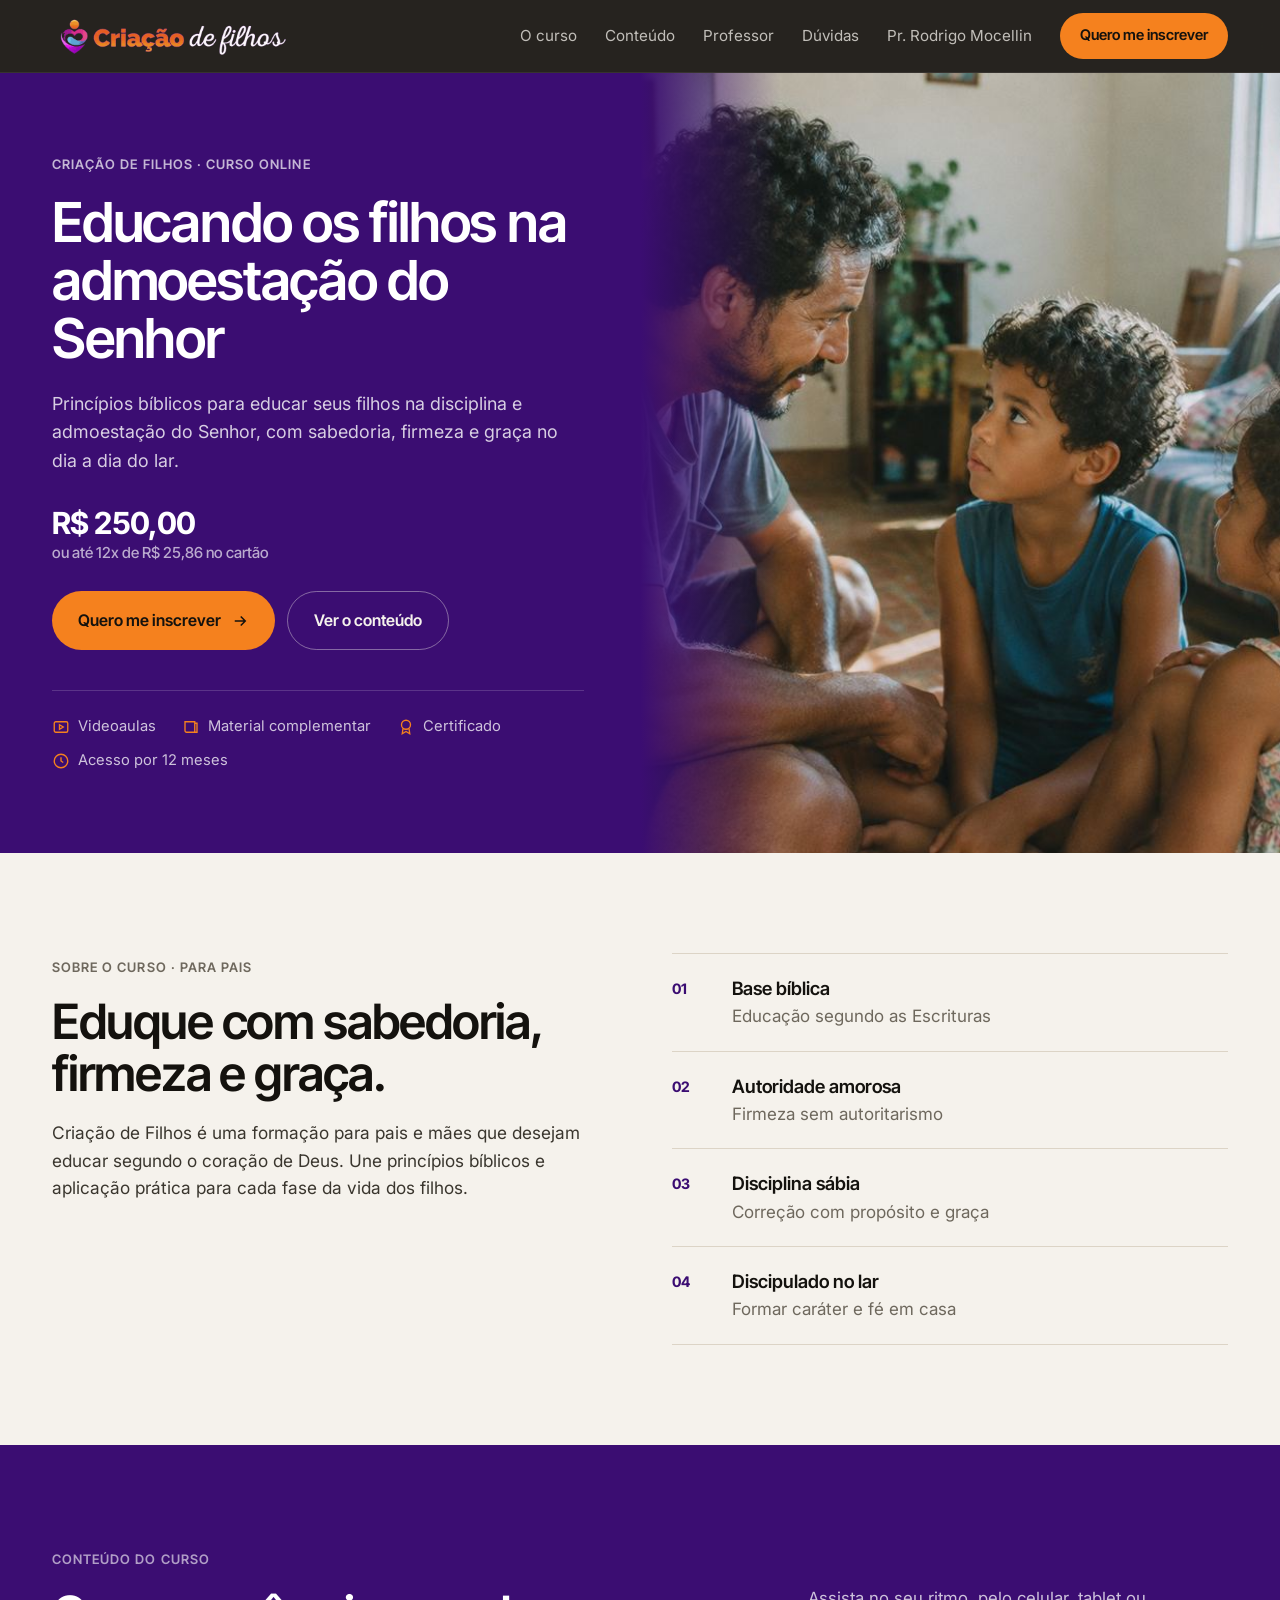
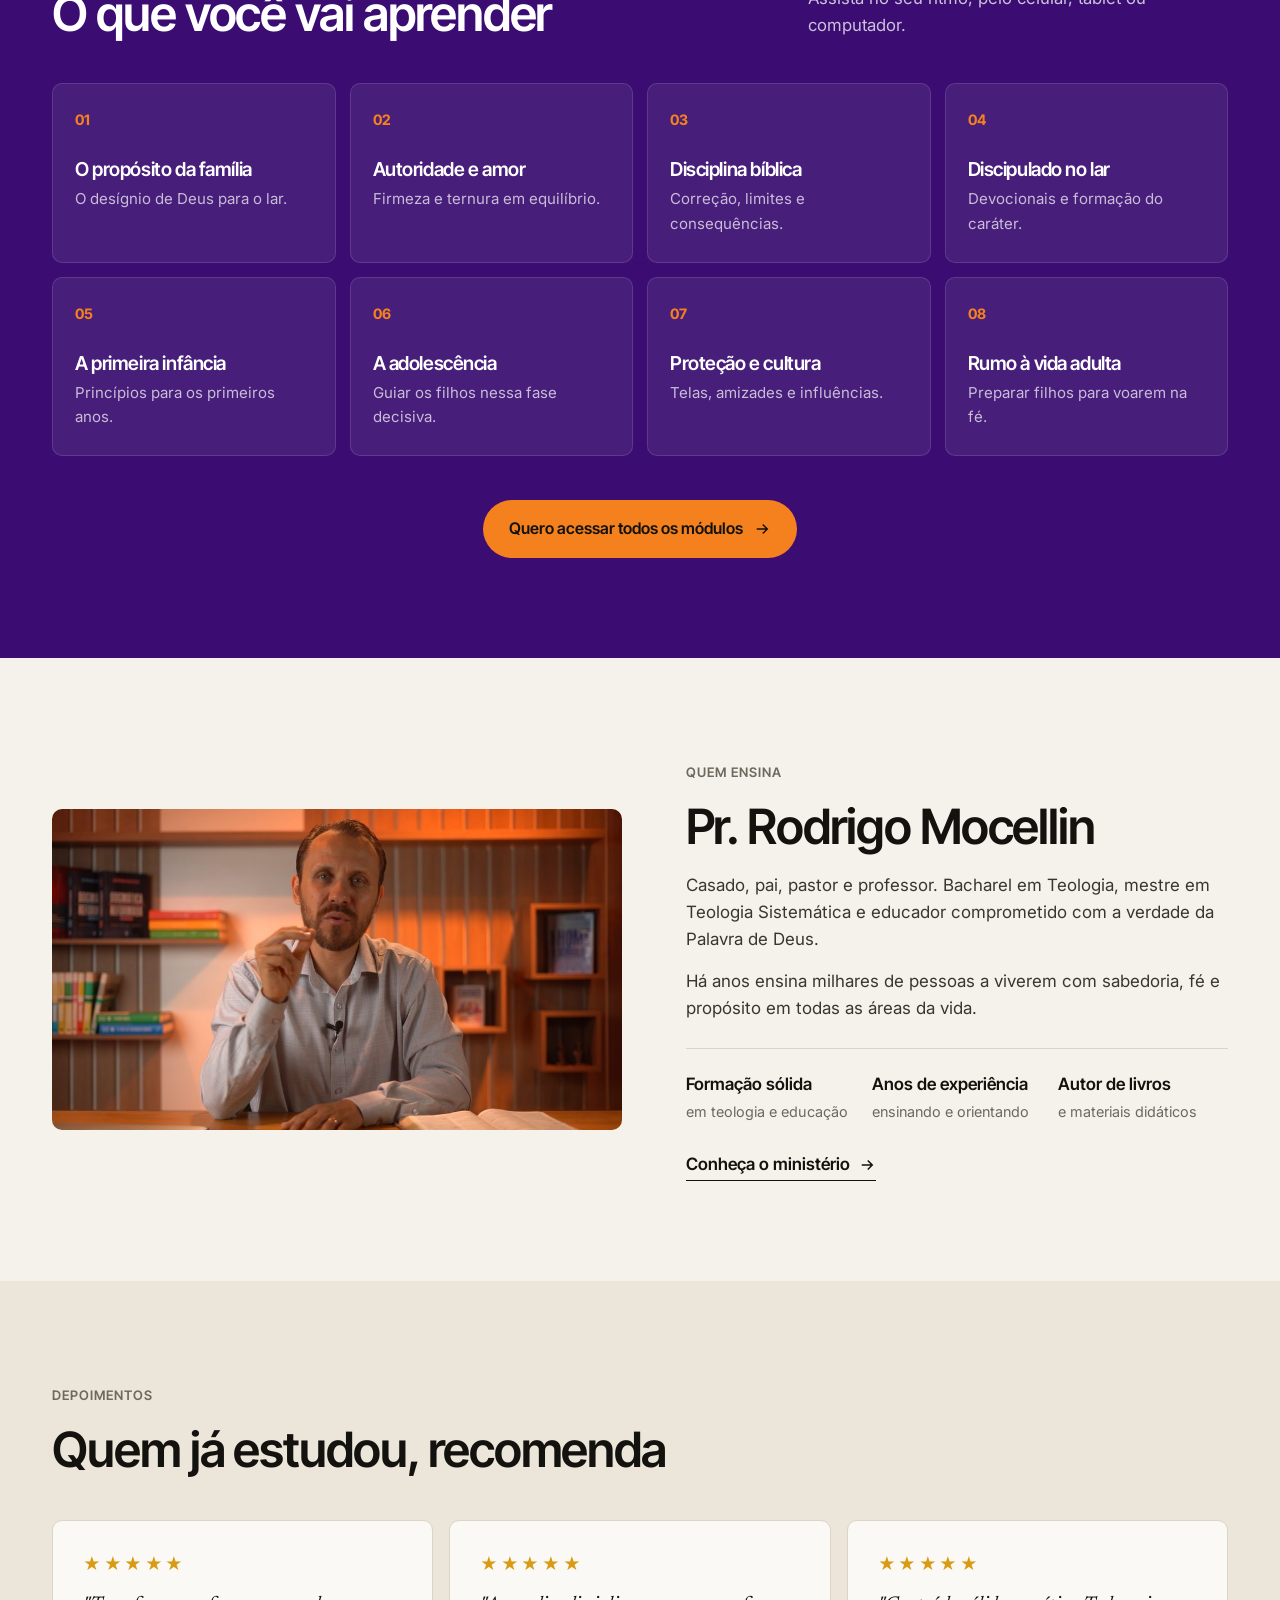
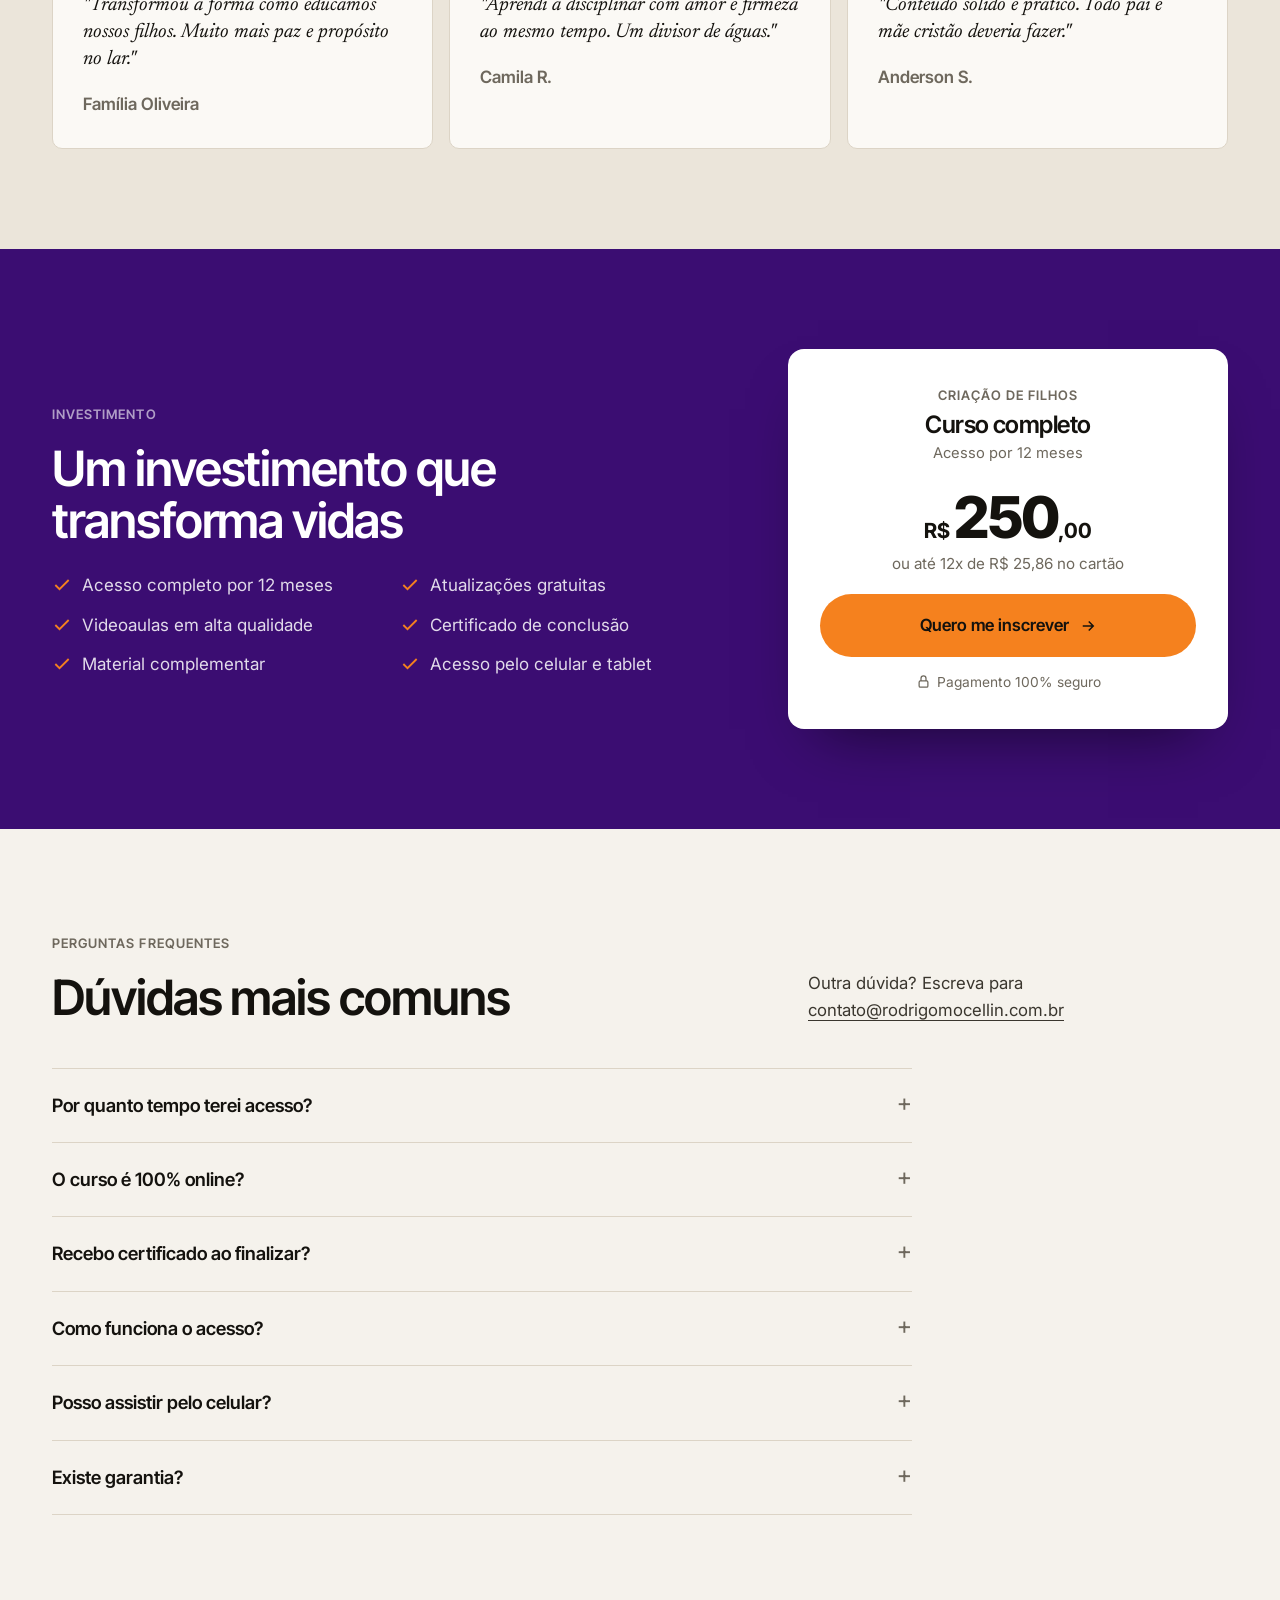
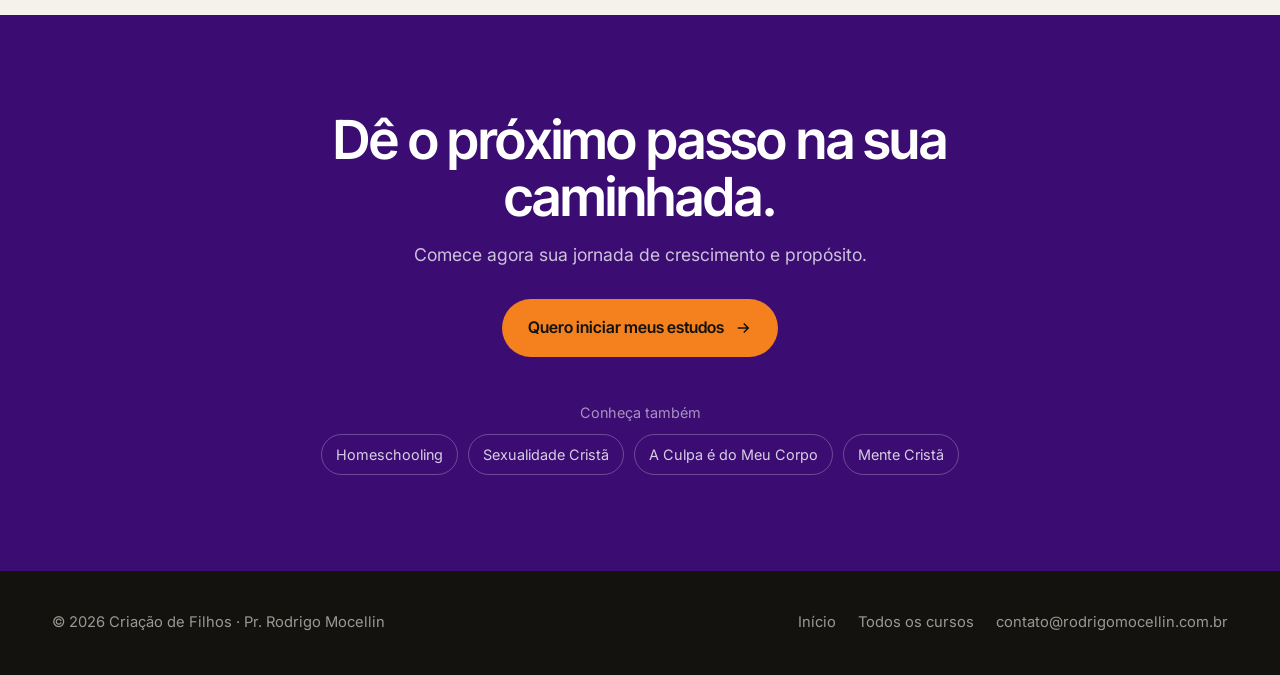
==== commit a644563d: "Copy sem travessões Co-Authored-By: Claude Opus 5.5 <noreply@anthropic.com> Claude-Session: https://" ====
--- a/criacaodefilhos/index.html
+++ b/criacaodefilhos/index.html
@@ -3,15 +3,23 @@
 <head>
 <meta charset="UTF-8">
 <meta name="viewport" content="width=device-width, initial-scale=1.0">
-<title>Criação de Filhos — Pr. Rodrigo Mocellin</title>
-<meta name="description" content="Educando os filhos na admoestação do Senhor. Curso completo com o Pr. Rodrigo Mocellin.">
+<title>Criação de Filhos: curso bíblico para pais | Pr. Rodrigo Mocellin</title>
+<meta name="description" content="Princípios bíblicos para educar seus filhos com sabedoria, firmeza e graça: disciplina, discipulado no lar, infância e adolescência. Curso online com certificado.">
 <link rel="canonical" href="https://prmocellin.netlify.app/criacaodefilhos/">
-<link rel="icon" href="data:image/svg+xml,%3Csvg xmlns='http://www.w3.org/2000/svg' viewBox='0 0 32 32'%3E%3Crect width='32' height='32' rx='6' fill='%2314120E'/%3E%3Ctext x='16' y='22' font-family='Arial' font-weight='700' font-size='15' fill='%23D89B13' text-anchor='middle'%3ERM%3C/text%3E%3C/svg%3E">
+<meta name="robots" content="index, follow, max-image-preview:large">
+<meta name="author" content="Pr. Rodrigo Mocellin">
+<meta name="theme-color" content="#3B0D72">
+<link rel="icon" href="/favicon.ico" sizes="48x48">
+<link rel="icon" type="image/png" sizes="96x96" href="/favicon-96.png">
+<link rel="icon" type="image/png" sizes="192x192" href="/icon-192.png">
+<link rel="apple-touch-icon" href="/apple-touch-icon.png">
+<link rel="manifest" href="/site.webmanifest">
+<link rel="preload" as="image" href="/assets/img/curso-criacao.jpg" fetchpriority="high">
 <meta property="og:type" content="website">
 <meta property="og:locale" content="pt_BR">
 <meta property="og:site_name" content="Pr. Rodrigo Mocellin">
-<meta property="og:title" content="Criação de Filhos — Pr. Rodrigo Mocellin">
-<meta property="og:description" content="Educando os filhos na admoestação do Senhor. Curso completo com o Pr. Rodrigo Mocellin.">
+<meta property="og:title" content="Criação de Filhos: curso bíblico para pais | Pr. Rodrigo Mocellin">
+<meta property="og:description" content="Princípios bíblicos para educar seus filhos com sabedoria, firmeza e graça: disciplina, discipulado no lar, infância e adolescência. Curso online com certificado.">
 <meta property="og:url" content="https://prmocellin.netlify.app/criacaodefilhos/">
 <meta property="og:image" content="https://prmocellin.netlify.app/assets/img/curso-criacao.jpg">
 <meta name="twitter:card" content="summary_large_image">
@@ -22,8 +30,171 @@
 <link rel="stylesheet" href="/assets/curso.css">
 <style>:root{--c:#3B0D72;--accent:#F5811E;--accent-ink:#14120E}</style>
 <script src="/black-friday.js"></script>
+<script type="application/ld+json">
+{
+ "@context": "https://schema.org",
+ "@graph": [
+  {
+   "@type": "Course",
+   "@id": "https://prmocellin.netlify.app/criacaodefilhos/#curso",
+   "name": "Criação de Filhos",
+   "description": "Princípios bíblicos para educar seus filhos com sabedoria, firmeza e graça: disciplina, discipulado no lar, infância e adolescência. Curso online com certificado.",
+   "url": "https://prmocellin.netlify.app/criacaodefilhos/",
+   "inLanguage": "pt-BR",
+   "image": "https://prmocellin.netlify.app/assets/img/curso-criacao.jpg",
+   "provider": {
+    "@type": "Person",
+    "@id": "https://prmocellin.netlify.app/#pastor",
+    "name": "Rodrigo Mocellin",
+    "url": "https://prmocellin.netlify.app/"
+   },
+   "audience": {
+    "@type": "Audience",
+    "audienceType": "Para pais"
+   },
+   "teaches": [
+    "Base bíblica",
+    "Autoridade amorosa",
+    "Disciplina sábia",
+    "Discipulado no lar"
+   ],
+   "syllabusSections": [
+    {
+     "@type": "Syllabus",
+     "name": "O propósito da família",
+     "description": "O desígnio de Deus para o lar."
+    },
+    {
+     "@type": "Syllabus",
+     "name": "Autoridade e amor",
+     "description": "Firmeza e ternura em equilíbrio."
+    },
+    {
+     "@type": "Syllabus",
+     "name": "Disciplina bíblica",
+     "description": "Correção, limites e consequências."
+    },
+    {
+     "@type": "Syllabus",
+     "name": "Discipulado no lar",
+     "description": "Devocionais e formação do caráter."
+    },
+    {
+     "@type": "Syllabus",
+     "name": "A primeira infância",
+     "description": "Princípios para os primeiros anos."
+    },
+    {
+     "@type": "Syllabus",
+     "name": "A adolescência",
+     "description": "Guiar os filhos nessa fase decisiva."
+    },
+    {
+     "@type": "Syllabus",
+     "name": "Proteção e cultura",
+     "description": "Telas, amizades e influências."
+    },
+    {
+     "@type": "Syllabus",
+     "name": "Rumo à vida adulta",
+     "description": "Preparar filhos para voarem na fé."
+    }
+   ],
+   "hasCourseInstance": {
+    "@type": "CourseInstance",
+    "courseMode": "Online",
+    "instructor": {
+     "@type": "Person",
+     "@id": "https://prmocellin.netlify.app/#pastor",
+     "name": "Rodrigo Mocellin",
+     "url": "https://prmocellin.netlify.app/"
+    }
+   },
+   "offers": {
+    "@type": "Offer",
+    "category": "Paid",
+    "price": "250.00",
+    "priceCurrency": "BRL",
+    "url": "https://prmocellin.netlify.app/criacaodefilhos/#inscrever",
+    "availability": "https://schema.org/InStock"
+   }
+  },
+  {
+   "@type": "FAQPage",
+   "mainEntity": [
+    {
+     "@type": "Question",
+     "name": "Por quanto tempo terei acesso?",
+     "acceptedAnswer": {
+      "@type": "Answer",
+      "text": "Você terá acesso ao conteúdo por 12 meses, podendo assistir quando e quantas vezes quiser."
+     }
+    },
+    {
+     "@type": "Question",
+     "name": "O curso é 100% online?",
+     "acceptedAnswer": {
+      "@type": "Answer",
+      "text": "Sim. Todo o conteúdo é em vídeo, acessível de qualquer lugar, no seu ritmo."
+     }
+    },
+    {
+     "@type": "Question",
+     "name": "Recebo certificado ao finalizar?",
+     "acceptedAnswer": {
+      "@type": "Answer",
+      "text": "Sim. Ao concluir todos os módulos você recebe um certificado de conclusão."
+     }
+    },
+    {
+     "@type": "Question",
+     "name": "Como funciona o acesso?",
+     "acceptedAnswer": {
+      "@type": "Answer",
+      "text": "Após a confirmação do pagamento, você recebe por e-mail os dados de acesso à área do aluno."
+     }
+    },
+    {
+     "@type": "Question",
+     "name": "Posso assistir pelo celular?",
+     "acceptedAnswer": {
+      "@type": "Answer",
+      "text": "Sim. A plataforma funciona em celular, tablet e computador."
+     }
+    },
+    {
+     "@type": "Question",
+     "name": "Existe garantia?",
+     "acceptedAnswer": {
+      "@type": "Answer",
+      "text": "Sim. Você tem 7 dias de garantia. Se não for para você, devolvemos 100% do valor."
+     }
+    }
+   ]
+  },
+  {
+   "@type": "BreadcrumbList",
+   "itemListElement": [
+    {
+     "@type": "ListItem",
+     "position": 1,
+     "name": "Início",
+     "item": "https://prmocellin.netlify.app/"
+    },
+    {
+     "@type": "ListItem",
+     "position": 2,
+     "name": "Criação de Filhos",
+     "item": "https://prmocellin.netlify.app/criacaodefilhos/"
+    }
+   ]
+  }
+ ]
+}
+</script>
 </head>
 <body>
+<a class="skip" href="#inicio">Pular para o conteúdo</a>
 
 <div class="bfbar bf-only" role="region" aria-label="Black Friday">
   <div class="wrap">
@@ -37,14 +208,14 @@
 <header class="site-header">
   <div class="wrap nav">
     <a href="#inicio" class="brand"><img src="/assets/img/criacaodefilhos-logo.png" alt="Criação de Filhos"></a>
-    <nav class="nav-links" id="nav">
+    <nav class="nav-links" id="nav" aria-label="Menu principal">
       <a href="#curso">O curso</a>
       <a href="#conteudo">Conteúdo</a>
       <a href="#professor">Professor</a>
       <a href="#duvidas">Dúvidas</a>
       <a href="/">Pr. Rodrigo Mocellin</a>
       <a href="#inscrever" class="btn btn-accent bf-off">Quero me inscrever</a>
-      <a href="#inscrever" class="btn btn-gold bf-only">Black Friday −34%</a>
+      <a href="#inscrever" class="btn btn-gold bf-only">Black Friday -34%</a>
     </nav>
     <button class="menu-btn" id="menuBtn" aria-label="Abrir menu" aria-expanded="false"><svg viewBox="0 0 24 24" fill="none" stroke="currentColor" stroke-width="1.8"><path d="M4 8h16M4 16h16"/></svg></button>
   </div>
@@ -55,10 +226,10 @@
   <div class="lp-copy">
     <span class="label">Criação de Filhos · Curso online</span>
     <h1>Educando os filhos na admoestação do Senhor</h1>
-    <p class="lead">Princípios bíblicos para educar seus filhos na disciplina e admoestação do Senhor — com sabedoria, firmeza e graça no dia a dia do lar.</p>
+    <p class="lead">Princípios bíblicos para educar seus filhos na disciplina e admoestação do Senhor, com sabedoria, firmeza e graça no dia a dia do lar.</p>
     <div class="lp-price">
       <div class="bf-off"><b>R$ 250,00</b><span>ou até 12x de R$ 25,86 no cartão</span></div>
-      <div class="bf-only bfp"><span class="tag">Black Friday −34%</span><div><s>R$ 250,00</s><b>R$ 165,00</b></div><span>ou em até 12x no cartão</span></div>
+      <div class="bf-only bfp"><span class="tag">Black Friday -34%</span><div><s>R$ 250,00</s><b>R$ 165,00</b></div><span>ou em até 12x no cartão</span></div>
     </div>
     <div class="lp-actions">
       <a href="#inscrever" class="btn btn-accent bf-off">Quero me inscrever <svg viewBox="0 0 24 24" fill="none" stroke="currentColor" stroke-width="2"><path d="M5 12h14M13 6l6 6-6 6"/></svg></a>
@@ -73,7 +244,7 @@
 <section class="bfs bf-only" aria-label="Black Friday">
   <div class="wrap">
     <div class="bfs-t">Black<br>Friday</div>
-    <div class="bfs-p">De <s>R$ 250,00</s> por<b>R$ 165,00<em>−34%</em></b>ou em até 12x no cartão</div>
+    <div class="bfs-p">De <s>R$ 250,00</s> por<b>R$ 165,00<em>-34%</em></b>ou em até 12x no cartão</div>
     <div class="bfs-r">
       <div class="bfx-clock bf-timer"><div class="l">A oferta termina em</div><div class="cd"><span><b data-u="d">00</b><i>dias</i></span><span><b data-u="h">00</b><i>horas</i></span><span><b data-u="m">00</b><i>min</i></span><span><b data-u="s">00</b><i>seg</i></span></div></div>
       <a data-bf-link="criacaodefilhos" href="https://sun.eduzz.com/1534500" target="_blank" rel="noopener" class="btn btn-gold">Garantir com desconto <svg viewBox="0 0 24 24" fill="none" stroke="currentColor" stroke-width="2"><path d="M5 12h14M13 6l6 6-6 6"/></svg></a>
--- a/assets/site.css
+++ b/assets/site.css
@@ -13,6 +13,9 @@
 .wrap{max-width:1240px;margin:0 auto;padding:0 32px}
 h1,h2,h3,h4{font-family:var(--head);font-weight:600;letter-spacing:-.022em;line-height:1.06}
 em.s{font-family:var(--serif);font-style:italic;font-weight:400;letter-spacing:-.01em}
+.skip{position:absolute;left:12px;top:-60px;z-index:100;background:var(--gold);color:var(--ink);font-family:var(--head);font-weight:700;padding:10px 16px;border-radius:8px;transition:top .2s}
+.skip:focus{top:12px}
+:focus-visible{outline:3px solid var(--gold);outline-offset:3px;border-radius:4px}
 .label{display:inline-block;font-family:var(--head);font-size:.82rem;font-weight:600;letter-spacing:.08em;text-transform:uppercase;color:var(--muted);margin-bottom:18px}
 
 /* Botões */
@@ -128,6 +131,12 @@
   .brand img{height:34px}
   .bfbar .wrap{gap:4px 14px;font-size:.84rem;justify-content:space-between}
   .bfbar .t2,.bfbar .l{display:none}
+}
+@media(max-width:420px){
+  .bfbar .wrap{flex-wrap:nowrap;gap:8px;font-size:.78rem;padding-left:14px;padding-right:14px}
+  .bfbar strong{letter-spacing:0}
+  .bfbar .cd{gap:3px}
+  .bfbar a{white-space:nowrap}
   .bfx{padding:60px 0 68px}
   .bfx-title{margin:18px 0 22px}
   .bfx-row{margin-bottom:36px}
